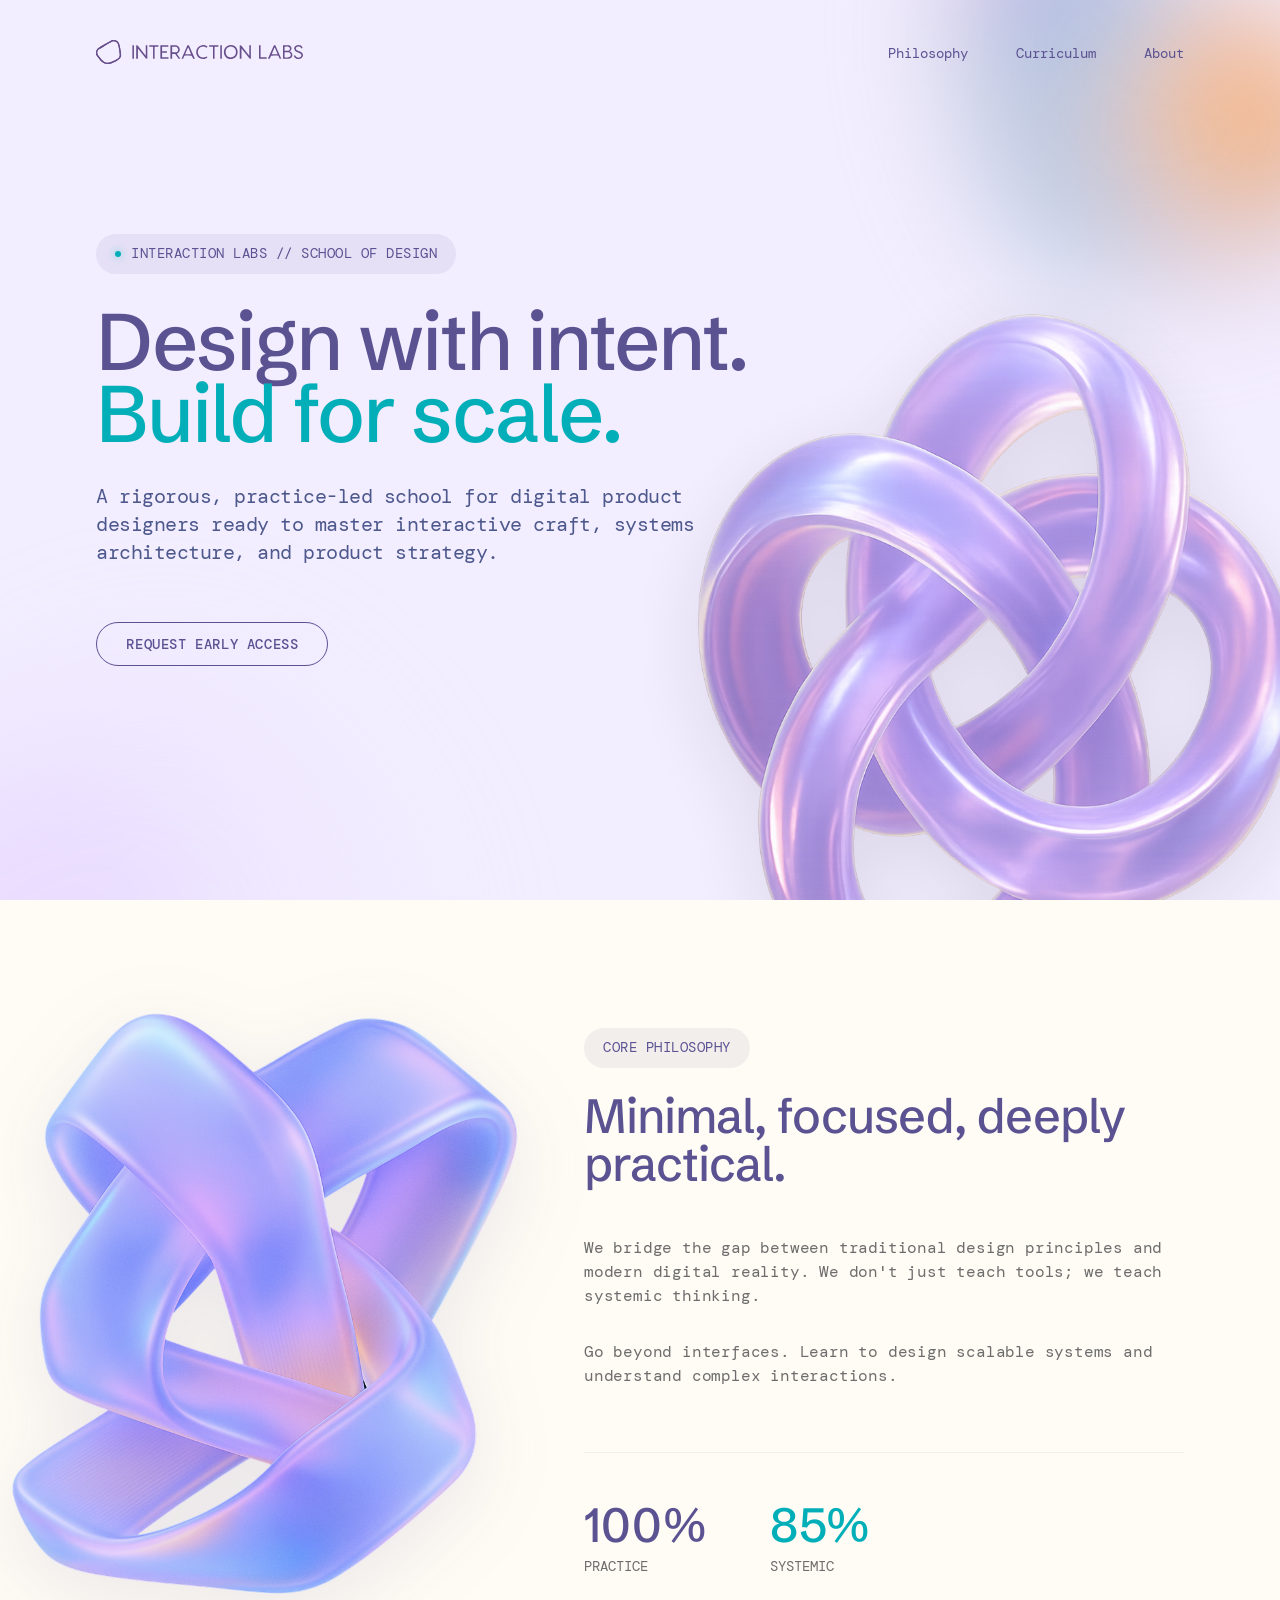
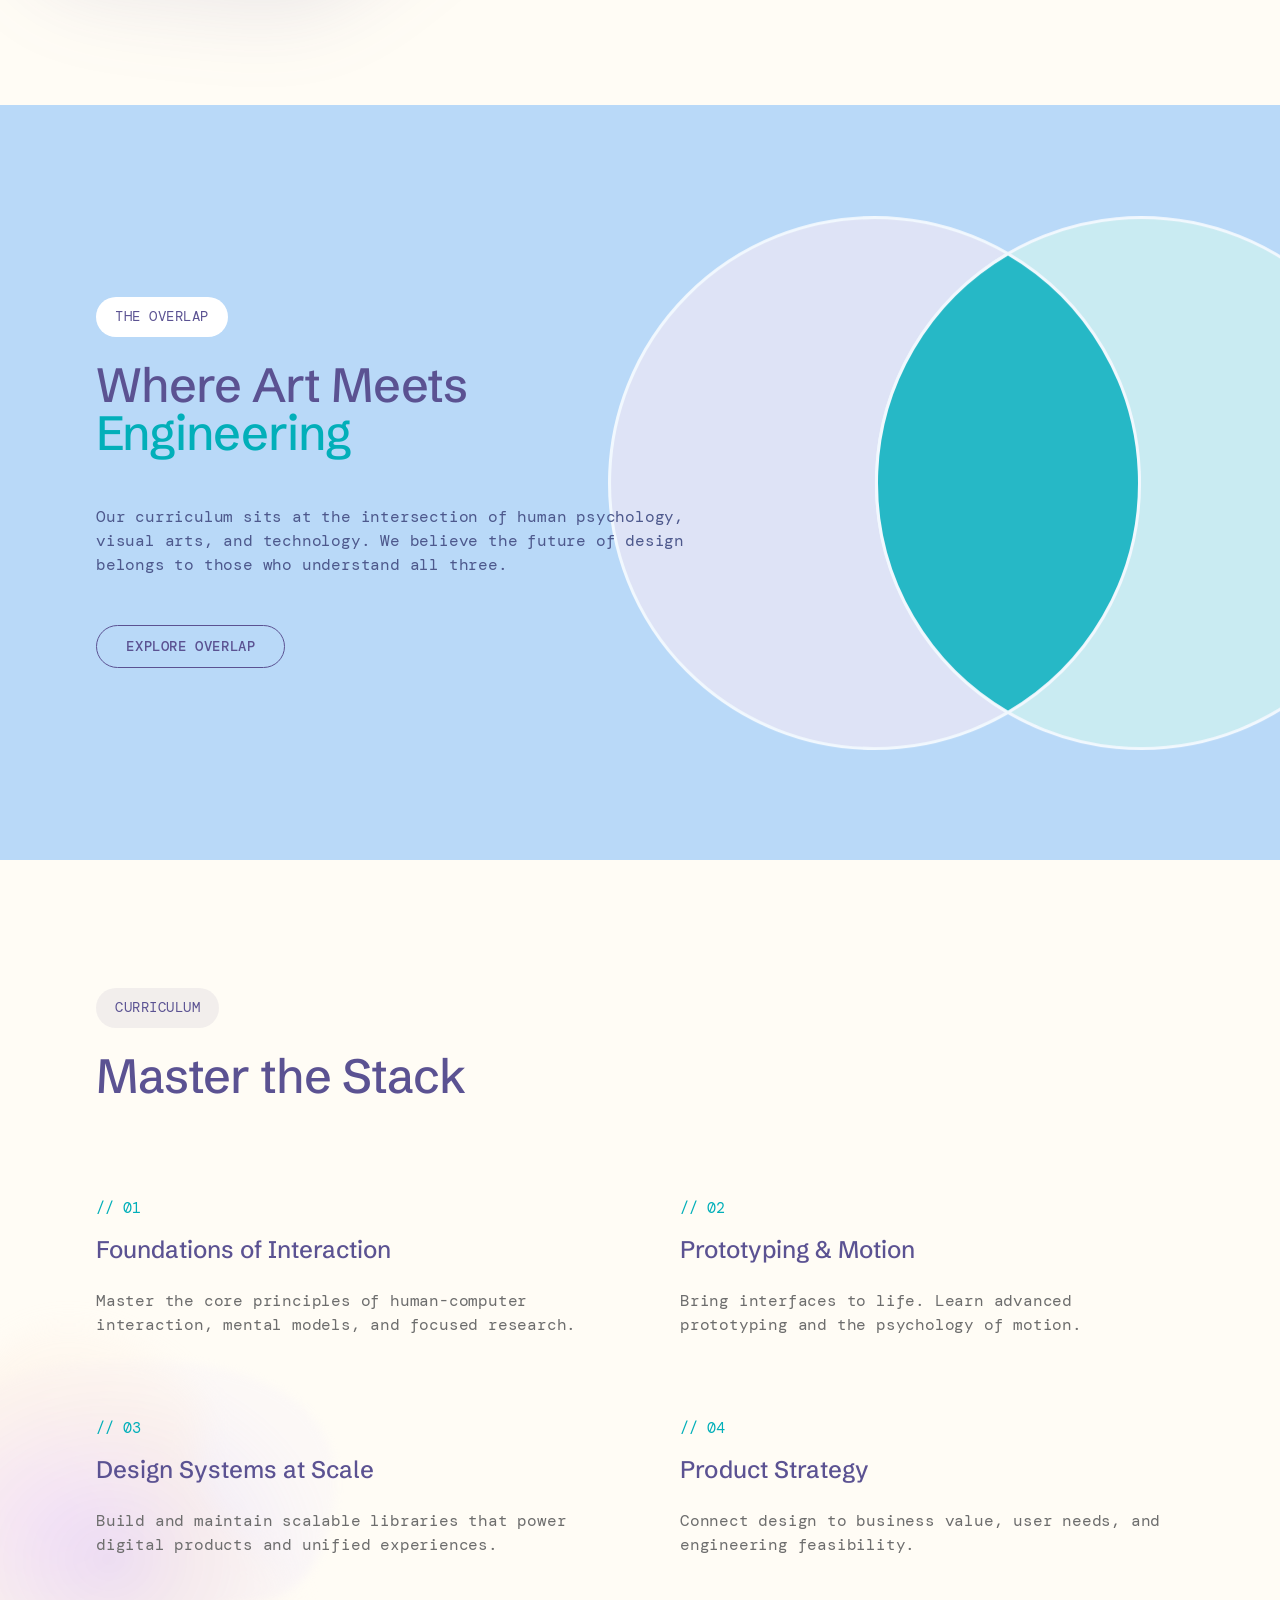
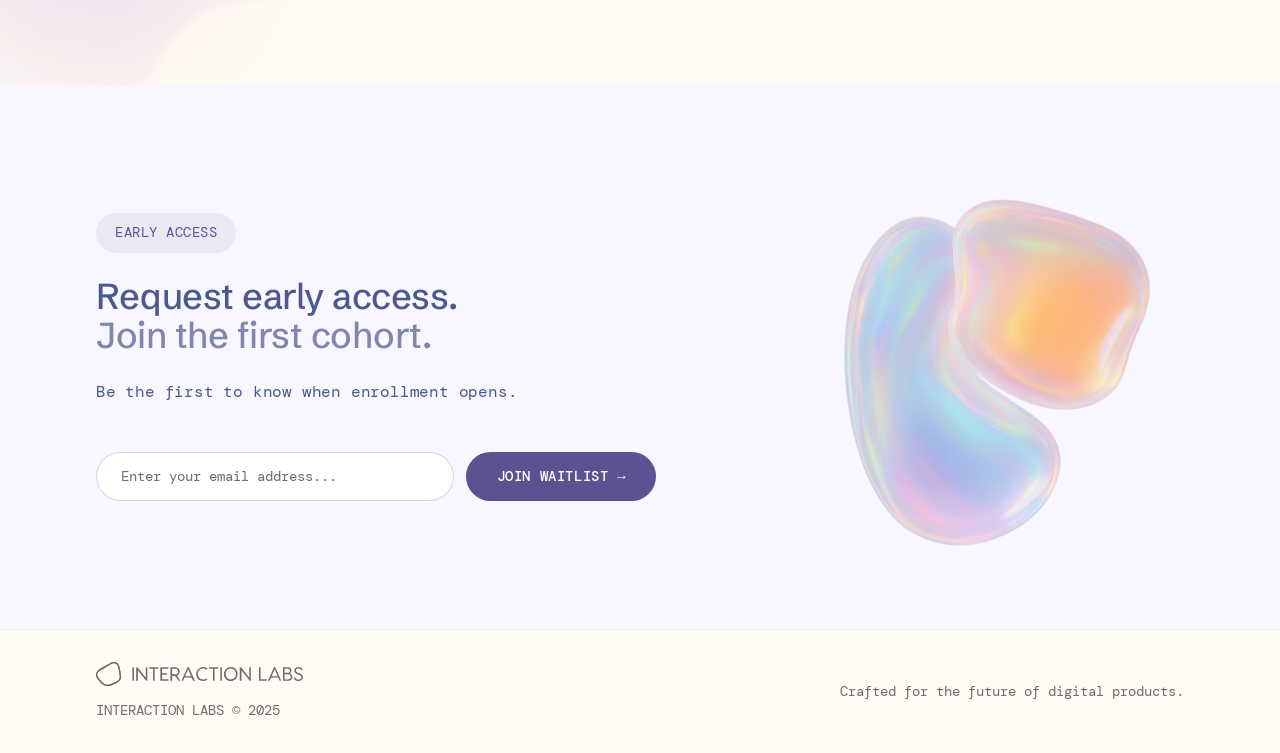
==== index.html @ 068d86be "Update index.html" ====
<!DOCTYPE html>
<html lang="en">
<head>
    <meta charset="UTF-8">
    <meta name="viewport" content="width=device-width, initial-scale=1.0">
    <title>Interaction Labs - Online Design School</title>
    <link rel="preconnect" href="https://fonts.googleapis.com">
    <link rel="preconnect" href="https://fonts.gstatic.com" crossorigin>
    <link href="https://fonts.googleapis.com/css2?family=DM+Mono:ital,wght@0,400;0,500;1,400&family=Schibsted+Grotesk:ital,wght@0,400..900;1,400..900&display=swap" rel="stylesheet">
    <link rel="stylesheet" href="variables.css">
    <style>
        * {
            margin: 0;
            padding: 0;
            box-sizing: border-box;
        }

        html {
            overflow-x: hidden;
            width: 100%;
            -webkit-text-size-adjust: 100%;
        }

        body {
            font-family: var(--font-family-body);
            color: var(--color-text-dark);
            background-color: var(--color-bg-secondary);
            line-height: 1.5;
            overflow-x: hidden;
            width: 100%;
            position: relative;
        }

        h1, h2, h3, h4 {
            font-family: var(--font-family-headings);
            font-weight: 500;
            color: var(--color-text-primary);
        }

        /* Utility Classes */
        .container {
            max-width: 1440px;
            width: 100%;
            margin: 0 auto;
            padding: 0 6rem;
        }


        .section {
            padding: 8rem 0;
            position: relative;
            overflow: hidden;
        }


        .bg-lavender { background-color: var(--color-bg-primary); }
        .bg-cream { background-color: var(--color-bg-secondary); }
        .bg-sky { background-color: var(--color-bg-tertiary); }

        .text-gradient {
            background: linear-gradient(135deg, var(--color-accent-teal), var(--color-text-primary));
            -webkit-background-clip: text;
            -webkit-text-fill-color: transparent;
            background-clip: text;
        }

        /* Typography */

        .display-huge {
            font-size: 80px;
            line-height: 0.9;
            letter-spacing: -2px;
        }

        .hero-line-1,
        .hero-line-2 {
            display: block;
        }

        .header-big {
            font-size: 48px;
            line-height: 1;
            letter-spacing: -1px;
        }

        .header-sub {
            font-size: 24px;
            line-height: 1.2;
            letter-spacing: 0;
        }

        .body-large {
            font-size: 20px;
            letter-spacing: -0.5px;
            line-height: 1.4;
            color: var(--color-text-secondary);
        }

        .body-standard {
            font-size: 16px;
            letter-spacing: -0.2px;
            line-height: 1.5;
            color: var(--color-gray-dark);
        }






        /* Components */
        .pill {
            display: inline-flex;
            align-items: center;
            justify-content: center;
            text-align: center;
            padding: 0.85rem 1.8rem;
            border-radius: 500px;
            font-family: var(--font-family-body);
            font-size: 0.9rem;
            font-weight: 500;
            line-height: 1;
            white-space: nowrap;
            text-transform: uppercase;
            letter-spacing: 0.6px;
            text-indent: 0.6px;
            border: 1px solid transparent;
            cursor: pointer;
            transition: all 0.4s cubic-bezier(0.165, 0.84, 0.44, 1);
            text-decoration: none;
        }


        .pill-primary {
            background-color: var(--color-text-primary);
            color: var(--color-text-light);
        }

        .pill-primary:hover {
            transform: translateY(-2px);
            box-shadow: 0 10px 30px rgba(91, 82, 146, 0.2);
        }

        .pill-outline {
            border-color: var(--color-text-primary);
            color: var(--color-text-primary);
            background-color: transparent;
        }

        .pill-outline:hover {
            background-color: var(--color-text-primary);
            color: var(--color-text-light);
            transform: translateY(-2px);
            box-shadow: 0 8px 24px rgba(91, 82, 146, 0.18);
        }

        .pill:active {
            transform: translateY(0) scale(0.98);
        }

        .badge {
            display: inline-flex;
            align-items: center;
            padding: 0.6rem 1.2rem;
            border-radius: 500px;
            font-family: var(--font-family-body);
            font-size: 0.85rem;
            background-color: rgba(91, 82, 146, 0.08);
            color: var(--color-text-primary);
            text-transform: uppercase;
            letter-spacing: 0.5px;
            transition: background-color 0.3s ease;
        }

        .badge-dot {
            display: inline-block;
            width: 6px;
            height: 6px;
            border-radius: 50%;
            background-color: var(--color-accent-teal);
            margin-right: 10px;
            box-shadow: 0 0 8px rgba(0, 194, 184, 0.6);
            animation: pulse-dot 2.5s ease-in-out infinite;
        }

        @keyframes pulse-dot {
            0%, 100% {
                opacity: 1;
                transform: scale(1);
            }
            50% {
                opacity: 0.35;
                transform: scale(0.75);
            }
        }

        /* Header Navigation */
        header {
            padding: 2.5rem 0;
            position: absolute;
            top: 0;
            left: 0;
            width: 100%;
            z-index: 100;
        }

        .nav-wrapper {
            display: flex;
            justify-content: space-between;
            align-items: center;
        }

        .nav-links {
            display: flex;
            gap: 3rem;
            align-items: center;
        }

        .mobile-menu-toggle {
            display: none;
        }

        .mobile-nav-cta {
            display: none;
        }

        .nav-links a {
            color: var(--color-text-primary);
            text-decoration: none;
            font-family: var(--font-family-body);
            font-size: 0.9rem;
            position: relative;
            padding-bottom: 4px;
            transition: color 0.3s ease;
        }

        .nav-links a::after {
            content: '';
            position: absolute;
            left: 0;
            bottom: 0;
            width: 100%;
            height: 1.5px;
            background-color: var(--color-accent-teal);
            transform: scaleX(0);
            transform-origin: right;
            transition: transform 0.35s cubic-bezier(0.16, 1, 0.3, 1);
        }

        .nav-links a:hover::after {
            transform: scaleX(1);
            transform-origin: left;
        }

        /* Shape Integration */
        .shape-bg {
            position: absolute;
            z-index: 0;
            pointer-events: none;
        }

        .hero-shape {
            top: -140px;
            right: -110px;
            width: 460px;
            opacity: 0.7;
            animation: float 20s infinite linear;
            filter: blur(60px); /* Smooth out pixelation */
        }

        .hero-shape-2 {
            bottom: -30%;
            left: -20%;
            width: 700px;
            opacity: 0.4;
            filter: blur(80px); /* Stronger blur for background */
        }


        .venn-shape {
            position: absolute;
            right: -10%;
            top: 50%;
            transform: translateY(-50%);
            width: 800px;
            opacity: 0.8;
            animation: float-venn 13s ease-in-out infinite;
            will-change: transform;
        }

        .knot-shape-wrapper {
            position: absolute;
            top: 0;
            left: 0;
            width: 100%;
            height: 100%;
            pointer-events: none;
            z-index: 0;
            will-change: transform;
        }

        .knot-shape {
            position: absolute;
            left: -4%;
            top: 50%;
            transform: translateY(-50%);
            width: 680px;
            max-width: 50vw;
            opacity: 1;
            z-index: 0;
            filter: drop-shadow(0 20px 40px rgba(91, 82, 146, 0.12));
            pointer-events: none;
            animation: float-knot 10.5s ease-in-out infinite;
            will-change: transform;
        }

        .hero-ribbon-wrapper {
            position: absolute;
            top: 0;
            right: 0;
            width: 100%;
            height: 100%;
            pointer-events: none;
            z-index: 0;
            will-change: transform;
        }

        .hero-ribbon {
            right: -5%;
            top: 15%;
            width: 700px;
            opacity: 0.9;
            z-index: 0;
            filter: drop-shadow(0 20px 40px rgba(0,0,0,0.1));
            animation: float-hero 8.5s ease-in-out infinite;
            will-change: transform;
        }

        .curriculum-shape {
            left: -10%;
            bottom: -10%;
            width: 500px;
            opacity: 0.3;
            z-index: 0;
        }

        /* Smooth scroll for in-page links */
        html {
            scroll-behavior: smooth;
        }

        .visually-hidden {
            position: absolute;
            width: 1px;
            height: 1px;
            padding: 0;
            margin: -1px;
            overflow: hidden;
            clip: rect(0, 0, 0, 0);
            white-space: nowrap;
            border: 0;
        }

        /* Early Access / Waitlist */
        .early-access-shape {
            right: 8%;
            top: 50%;
            width: 360px;
            opacity: 0.65;
            transform: translateY(-50%) rotate(-19deg) scaleY(-1);
            animation: float-early 8.5s ease-in-out infinite;
            will-change: transform;
        }

        .waitlist-form {
            display: flex;
            gap: 0.75rem;
            max-width: 560px;
        }

        .waitlist-form .pill-primary {
            display: inline-flex;
            align-items: center;
            gap: 0.5rem;
        }

        .waitlist-form .pill-primary .btn-arrow {
            display: inline-block;
            transition: transform 0.3s cubic-bezier(0.16, 1, 0.3, 1);
        }

        .waitlist-form .pill-primary:hover .btn-arrow {
            transform: translateX(4px);
        }

        .waitlist-input {
            flex: 1;
            min-width: 0;
            padding: 0.8rem 1.5rem;
            border-radius: 500px;
            border: 1px solid rgba(91, 82, 146, 0.25);
            background-color: var(--color-text-light);
            font-family: var(--font-family-body);
            font-size: 0.9rem;
            line-height: 1.5;
            color: var(--color-text-dark);
            transition: border-color 0.3s ease, box-shadow 0.3s ease;
        }

        .waitlist-input::placeholder {
            color: var(--color-gray-dark);
        }

        .waitlist-input:focus {
            outline: none;
            border-color: var(--color-text-primary);
            box-shadow: 0 0 0 4px rgba(91, 82, 146, 0.12);
        }

        /* Curriculum Card Hover Micro-interaction */
        .curriculum-card {
            transition: transform 0.35s cubic-bezier(0.16, 1, 0.3, 1);
        }

        .curriculum-card:hover {
            transform: translateY(-4px);
        }

        .curriculum-card .module-num {
            display: inline-block;
            transition: transform 0.3s cubic-bezier(0.16, 1, 0.3, 1), color 0.3s ease;
        }

        .curriculum-card:hover .module-num {
            transform: translateX(4px);
            color: var(--color-text-primary) !important;
        }

        /* Subtle Scroll Reveals */
        .reveal {
            opacity: 0;
            transform: translateY(22px);
            transition: opacity 0.85s cubic-bezier(0.16, 1, 0.3, 1), transform 0.85s cubic-bezier(0.16, 1, 0.3, 1);
            will-change: opacity, transform;
        }

        .reveal.is-revealed {
            opacity: 1;
            transform: translateY(0);
        }

        .delay-1 { transition-delay: 0.08s; }
        .delay-2 { transition-delay: 0.16s; }
        .delay-3 { transition-delay: 0.24s; }
        .delay-4 { transition-delay: 0.32s; }

        .curriculum-header-block {
            margin-bottom: 6rem;
        }

        /* Curriculum Grid base */
        .curriculum-grid {
            display: grid;
            grid-template-columns: repeat(2, 1fr);
            gap: 5rem;
        }

        /* Responsive Breakpoints */
        @media (max-width: 1100px) {
            .early-access-shape {
                display: none;
            }
            .knot-shape {
                opacity: 0.18;
                left: -20%;
                width: 520px;
            }
        }

        @media (max-width: 900px) {
            .container {
                padding: 0 2.5rem;
            }
            .section {
                padding: 6rem 0;
            }
            .display-huge {
                font-size: 58px;
                line-height: 0.95;
            }
            .header-big {
                font-size: 40px;
            }
            .curriculum-grid {
                gap: 3.5rem;
            }
            .hero-ribbon {
                width: 520px;
                right: -15%;
            }
        }

        @media (max-width: 768px) {
            .container {
                padding: 0 1.85rem !important;
            }

            header {
                padding: 1.5rem 0;
            }

            .logo img {
                height: 20px !important;
            }

            .mobile-menu-toggle {
                display: flex;
                flex-direction: column;
                justify-content: center;
                align-items: center;
                gap: 5px;
                width: 38px;
                height: 38px;
                background: transparent;
                border: none;
                cursor: pointer;
                z-index: 120;
                padding: 0;
            }

            .mobile-menu-toggle span {
                display: block;
                width: 22px;
                height: 2px;
                background-color: var(--color-text-primary);
                border-radius: 2px;
                transition: transform 0.3s cubic-bezier(0.16, 1, 0.3, 1), opacity 0.3s ease;
            }

            .mobile-menu-toggle.is-active span:nth-child(1) {
                transform: translateY(3.5px) rotate(45deg);
            }

            .mobile-menu-toggle.is-active span:nth-child(2) {
                transform: translateY(-3.5px) rotate(-45deg);
            }

            .nav-links {
                position: fixed;
                top: 0;
                left: 0;
                width: 100%;
                height: 100vh;
                height: 100dvh;
                background-color: rgba(246, 243, 237, 0.98);
                backdrop-filter: blur(20px);
                -webkit-backdrop-filter: blur(20px);
                flex-direction: column;
                justify-content: center;
                align-items: center;
                gap: 2rem;
                opacity: 0;
                pointer-events: none;
                transform: translateY(-12px);
                transition: opacity 0.35s cubic-bezier(0.16, 1, 0.3, 1), transform 0.35s cubic-bezier(0.16, 1, 0.3, 1);
                z-index: 110;
            }

            .nav-links.is-open {
                opacity: 1;
                pointer-events: auto;
                transform: translateY(0);
            }

            .nav-links a {
                font-size: 1.25rem;
                font-weight: 500;
            }

            .mobile-nav-cta {
                display: inline-block !important;
                margin-top: 0.5rem;
                font-size: 0.9rem !important;
            }

            .section {
                padding: 4.5rem 0;
            }

            /* Increased Headline Hierarchy on Mobile */
            .display-huge {
                font-size: clamp(46px, 12.5vw, 58px) !important;
                line-height: 1.0 !important;
                letter-spacing: -1.6px !important;
                max-width: 100% !important;
                text-align: left !important;
            }

            .hero-line-1,
            .hero-line-2 {
                display: block !important;
                max-width: 100% !important;
                text-align: left !important;
            }

            .header-big {
                font-size: clamp(28px, 7vw, 36px);
                line-height: 1.15;
                letter-spacing: -0.5px;
            }

            .header-sub {
                font-size: 20px;
            }

            .body-large {
                font-size: 15px;
                line-height: 1.55;
            }

            .body-standard {
                font-size: 14.5px;
                line-height: 1.55;
            }

            /* Pill badge matches desktop subtle lavender-purple background */
            .badge {
                font-size: 0.68rem !important;
                padding: 0.45rem 0.9rem !important;
                letter-spacing: 0.4px !important;
                white-space: nowrap !important;
                background-color: rgba(91, 82, 146, 0.08) !important;
                color: var(--color-text-primary) !important;
                border: none !important;
                box-shadow: none !important;
            }

            .pill {
                padding: 0.85rem 1.6rem !important;
                font-size: 0.82rem !important;
                line-height: 1 !important;
                display: inline-flex !important;
                align-items: center !important;
                justify-content: center !important;
                text-align: center !important;
                letter-spacing: 0.6px !important;
                text-indent: 0.6px !important;
            }

            /* Outlined Hero Button on Mobile & Desktop */
            .hero-cta-btn,
            .pill-outline {
                background-color: transparent !important;
                border: 1px solid var(--color-text-primary) !important;
                color: var(--color-text-primary) !important;
            }

            .hero-cta-btn:hover,
            .pill-outline:hover {
                background-color: var(--color-text-primary) !important;
                color: var(--color-text-light) !important;
            }

            /* Mobile Hero System - Left Aligned */
            .hero-section {
                min-height: 100svh !important;
                display: flex !important;
                flex-direction: column !important;
                justify-content: flex-start !important;
                padding-top: 6.5rem !important;
                padding-bottom: 3.5rem !important;
                position: relative !important;
                overflow: hidden !important;
            }

            .hero-container {
                width: 100% !important;
                padding: 0 1.85rem !important;
                position: relative !important;
                z-index: 2 !important;
            }

            .hero-content {
                display: flex !important;
                flex-direction: column !important;
                align-items: flex-start !important;
                text-align: left !important;
                margin: 0 !important;
                width: 100% !important;
                max-width: 100% !important;
            }

            .hero-badge {
                margin: 0 0 1.5rem 0 !important;
                display: inline-flex !important;
                align-items: center !important;
                gap: 6px !important;
                background-color: rgba(91, 82, 146, 0.08) !important;
                color: var(--color-text-primary) !important;
                border: none !important;
                box-shadow: none !important;
                align-self: flex-start !important;
            }

            .hero-title {
                margin-bottom: 1.5rem !important;
                text-align: left !important;
            }

            .hero-desc {
                font-size: 15px !important;
                line-height: 1.55 !important;
                max-width: 320px !important;
                margin: 0 0 2.25rem 0 !important;
                color: var(--color-text-secondary) !important;
                text-align: left !important;
            }

            .hero-cta-wrap {
                justify-content: flex-start !important;
                width: 100% !important;
            }

            /* 3D Ribbon Knot: under content, enlarged to right, showing partly */
            .hero-ribbon-wrapper {
                position: absolute !important;
                bottom: -26.5% !important;
                right: -20% !important;
                top: auto !important;
                left: auto !important;
                width: auto !important;
                height: auto !important;
                pointer-events: none !important;
                z-index: 1 !important;
            }

            .hero-ribbon {
                position: relative !important;
                top: auto !important;
                right: auto !important;
                width: 440px !important;
                height: auto !important;
                opacity: 0.95 !important;
                filter: drop-shadow(0 20px 40px rgba(91, 82, 146, 0.2)) !important;
                animation: float-hero 7.5s ease-in-out infinite !important;
            }

            /* Philosophy adjustments */
            .philosophy-container {
                justify-content: flex-start !important;
            }

            .knot-shape {
                opacity: 0.14 !important;
                left: -35% !important;
                top: 25% !important;
                width: 440px !important;
            }

            .stats-row {
                gap: 2.5rem !important;
                padding-top: 2rem !important;
            }

            .stats-row .stat-counter {
                font-size: 38px !important;
            }

            /* About Section */
            #about {
                padding: 4.5rem 0 !important;
            }

            .venn-shape {
                right: -40%;
                width: 440px;
                opacity: 0.3;
            }

            /* Curriculum Section - Tightened spacing */
            #curriculum {
                padding: 4.5rem 0 !important;
            }

            .curriculum-header-block {
                margin-bottom: 2rem !important;
            }

            .curriculum-grid {
                grid-template-columns: 1fr !important;
                gap: 2rem !important;
            }

            .curriculum-card {
                margin-bottom: 0.5rem;
            }

            .curriculum-card .header-sub {
                margin-bottom: 0.75rem !important;
            }

            /* Early Access Section */
            #early-access {
                padding: 5rem 0 !important;
            }

            #early-access h2 {
                font-size: 28px !important;
                line-height: 1.2 !important;
            }

            .waitlist-form {
                flex-direction: column;
                gap: 0.85rem;
            }

            .waitlist-input {
                width: 100%;
                padding: 0.85rem 1.25rem;
            }

            .waitlist-form button {
                width: 100%;
                justify-content: center;
                text-align: center;
            }

            /* Footer adjustments */
            .footer-container {
                flex-direction: column !important;
                align-items: flex-start !important;
                gap: 1.5rem !important;
            }
        }

        /* Snackbar (waitlist confirmation) */
        .snackbar {
            position: fixed;
            left: 50%;
            bottom: 2rem;
            width: max-content;
            max-width: calc(100vw - 2rem);
            transform: translate(-50%, 1rem);
            padding: 1rem 1.75rem;
            border-radius: 500px;
            background-color: var(--color-text-primary);
            color: var(--color-text-light);
            font-family: var(--font-family-body);
            font-size: 0.9rem;
            box-shadow: 0 10px 30px rgba(91, 82, 146, 0.25);
            opacity: 0;
            pointer-events: none;
            transition: opacity 0.3s ease, transform 0.3s ease;
            z-index: 200;
        }

        .snackbar.is-visible {
            opacity: 1;
            transform: translate(-50%, 0);
        }

        @keyframes float {
            0% { transform: rotate(0deg); }
            100% { transform: rotate(360deg); }
        }

        /* Gentle Floating 3D Keyframes */
        @keyframes float-hero {
            0%, 100% {
                transform: translateY(0) rotate(0deg);
            }
            50% {
                transform: translateY(-16px) rotate(1.2deg);
            }
        }

        @keyframes float-knot {
            0%, 100% {
                transform: translateY(-50%) rotate(0deg);
            }
            50% {
                transform: translateY(calc(-50% - 14px)) rotate(-1.5deg);
            }
        }

        @keyframes float-venn {
            0%, 100% {
                transform: translateY(-50%) scale(1);
            }
            50% {
                transform: translateY(calc(-50% - 10px)) scale(1.018);
            }
        }

        @keyframes float-early {
            0%, 100% {
                transform: translateY(-50%) rotate(-19deg) scaleY(-1);
            }
            50% {
                transform: translateY(calc(-50% - 12px)) rotate(-16deg) scaleY(-1);
            }
        }

        @media (prefers-reduced-motion: reduce) {
            html {
                scroll-behavior: auto;
            }
            .hero-shape,
            .hero-ribbon,
            .knot-shape,
            .venn-shape,
            .early-access-shape,
            .badge-dot {
                animation: none !important;
            }
            .reveal {
                opacity: 1 !important;
                transform: none !important;
                animation: none !important;
                transition: none !important;
            }
            .curriculum-card,
            .curriculum-card:hover,
            .curriculum-card .module-num,
            .curriculum-card:hover .module-num,
            .pill,
            .pill:hover,
            .pill:active,
            .pill-outline,
            .pill-outline:hover,
            .waitlist-form .pill-primary:hover .btn-arrow {
                transform: none !important;
                transition: none !important;
            }
        }

    </style>
</head>
<body class="bg-cream">

    <header>
        <div class="container nav-wrapper">
            <a href="#" class="logo">
                <img src="assets/logo.svg" alt="Interaction Labs Logo" style="height: 24px; width: auto;">
            </a>

            <button class="mobile-menu-toggle" id="mobile-menu-toggle" aria-label="Toggle navigation menu" aria-expanded="false">
                <span></span>
                <span></span>
            </button>

            <nav class="nav-links" id="nav-links">
                <a href="#philosophy">Philosophy</a>
                <a href="#curriculum">Curriculum</a>
                <a href="#about">About</a>
                <a href="#early-access" class="mobile-nav-cta pill pill-outline">Request Early Access</a>
            </nav>
        </div>
    </header>

    <!-- Hero Section -->
    <section class="section bg-lavender hero-section" style="min-height: 100vh; display: flex; align-items: center; justify-content: center; overflow: hidden;">
        <!-- Large Background Shape -->
        <img src="assets/holographic-blobs.png" class="shape-bg hero-shape" alt="">
        <img src="assets/blur-blob-lavender.svg" class="shape-bg hero-shape-2" alt="">
        <div class="container hero-container" style="position: relative; z-index: 2;">
            <div style="max-width: 900px;" class="hero-content">
                <span class="badge hero-badge" style="margin-bottom: 2rem;"><span class="badge-dot"></span>INTERACTION LABS // SCHOOL OF DESIGN</span>

                <h1 class="display-huge hero-title" style="margin-bottom: 2rem;"><span class="hero-line-1" style="color: var(--color-text-primary);">Design with intent.</span><span class="hero-line-2" style="color: var(--color-accent-teal);">Build for scale.</span></h1>

                <p class="body-large hero-desc" style="margin-bottom: 3.5rem; max-width: 700px;">
                    A rigorous, practice-led school for digital product designers ready to master interactive craft, systems architecture, and product strategy.
                </p>

                <div class="hero-cta-wrap" style="display: flex; gap: 1.5rem;">
                    <a href="#early-access" class="pill pill-outline hero-cta-btn">Request Early Access</a>
                </div>
            </div>
        </div>

        <!-- 3D Ribbon Knot (under content, enlarged to right, partly visible) -->
        <div class="hero-ribbon-wrapper">
            <img src="assets/ribbon-knot.png" class="shape-bg hero-ribbon" alt="Interactive 3D Ribbon Knot">
        </div>
    </section>

    <!-- Philosophy Section -->
    <section class="section bg-cream" id="philosophy" style="overflow: hidden;">
        <!-- Glass Knot Shape as Accents -->
        <div class="knot-shape-wrapper">
            <img src="assets/ribbon-knot-purple.png?v=2" class="shape-bg knot-shape" alt="Interactive Ribbon Knot">
        </div>

        <div class="container reveal philosophy-container" style="display: flex; justify-content: flex-end; position: relative; z-index: 1;">
            <div style="max-width: 600px;">
                <span class="badge" style="margin-bottom: 1.5rem;">Core Philosophy</span>
                <h2 class="header-big" style="margin-bottom: 3rem;">Minimal, focused, deeply practical.</h2>
                <p class="body-standard" style="margin-bottom: 2rem;">
                    We bridge the gap between traditional design principles and modern digital reality. We don't just teach tools; we teach systemic thinking.
                </p>
                <p class="body-standard" style="margin-bottom: 4rem;">
                    Go beyond interfaces. Learn to design scalable systems and understand complex interactions.
                </p>
                
                <!-- Stats Row -->
                <div class="stats-row" style="display: flex; gap: 4rem; border-top: 1px solid rgba(0,0,0,0.05); padding-top: 3rem;">
                    <div>
                        <div class="stat-counter" data-target="100" data-suffix="%" style="font-family: var(--font-family-headings); font-size: 48px; font-weight: 500; line-height: 1; color: var(--color-text-primary);">100%</div>
                        <div style="font-family: var(--font-family-body); font-size: 0.85rem; text-transform: uppercase; margin-top: 0.5rem; color: var(--color-gray-dark);">Practice</div>
                    </div>
                    <div>
                        <div class="stat-counter" data-target="85" data-suffix="%" style="font-family: var(--font-family-headings); font-size: 48px; font-weight: 500; line-height: 1; color: var(--color-accent-teal);">85%</div>
                        <div style="font-family: var(--font-family-body); font-size: 0.85rem; text-transform: uppercase; margin-top: 0.5rem; color: var(--color-gray-dark);">Systemic</div>
                    </div>
                </div>
            </div>
        </div>
    </section>

    <!-- Overlap / Venn Section (About) -->
    <section class="section bg-sky" id="about" style="overflow: hidden; padding: 12rem 0;">
        <!-- Venn Diagram Shape -->
        <img src="assets/venn.svg" class="shape-bg venn-shape" alt="">

        <div class="container reveal" style="position: relative; z-index: 1;">
            <div style="max-width: 600px;">
                <span class="badge" style="margin-bottom: 1.5rem; background-color: white;">The Overlap</span>
                <h2 class="header-big" style="margin-bottom: 3rem;">Where Art Meets <br><span style="color: var(--color-accent-teal);">Engineering</span></h2>
                <p class="body-standard" style="margin-bottom: 3rem; color: var(--color-text-secondary);">
                    Our curriculum sits at the intersection of human psychology, visual arts, and technology. We believe the future of design belongs to those who understand all three.
                </p>
                <a href="#curriculum" class="pill pill-outline">Explore Overlap</a>
            </div>
        </div>
    </section>

    <!-- Curriculum Section -->
    <section class="section bg-cream" id="curriculum" style="overflow: hidden;">
        <!-- Background Shape -->
        <img src="assets/blur-blob-violet.svg" class="shape-bg curriculum-shape" alt="">

        <div class="container">

            <div class="reveal curriculum-header-block" style="max-width: 600px;">
                <span class="badge" style="margin-bottom: 1.5rem;">Curriculum</span>
                <h2 class="header-big">Master the Stack</h2>
            </div>

            <div class="curriculum-grid">
                
                <!-- Module 1 -->
                <div class="curriculum-card reveal delay-1">
                    <div class="module-num" style="font-family: var(--font-family-body); color: var(--color-accent-teal); font-size: 0.95rem; margin-bottom: 1rem;">// 01</div>
                    <h3 class="header-sub" style="margin-bottom: 1.5rem;">Foundations of Interaction</h3>
                    <p class="body-standard">Master the core principles of human-computer interaction, mental models, and focused research.</p>
                </div>

                <!-- Module 2 -->
                <div class="curriculum-card reveal delay-2">
                    <div class="module-num" style="font-family: var(--font-family-body); color: var(--color-accent-teal); font-size: 0.95rem; margin-bottom: 1rem;">// 02</div>
                    <h3 class="header-sub" style="margin-bottom: 1.5rem;">Prototyping & Motion</h3>
                    <p class="body-standard">Bring interfaces to life. Learn advanced prototyping and the psychology of motion.</p>
                </div>

                <!-- Module 3 -->
                <div class="curriculum-card reveal delay-3">
                    <div class="module-num" style="font-family: var(--font-family-body); color: var(--color-accent-teal); font-size: 0.95rem; margin-bottom: 1rem;">// 03</div>
                    <h3 class="header-sub" style="margin-bottom: 1.5rem;">Design Systems at Scale</h3>
                    <p class="body-standard">Build and maintain scalable libraries that power digital products and unified experiences.</p>
                </div>

                <!-- Module 4 -->
                <div class="curriculum-card reveal delay-4">
                    <div class="module-num" style="font-family: var(--font-family-body); color: var(--color-accent-teal); font-size: 0.95rem; margin-bottom: 1rem;">// 04</div>
                    <h3 class="header-sub" style="margin-bottom: 1.5rem;">Product Strategy</h3>
                    <p class="body-standard">Connect design to business value, user needs, and engineering feasibility.</p>
                </div>

            </div>
        </div>
    </section>

    <section class="section" id="early-access" style="overflow: hidden; background-color: #f8f6ff;">
        <!-- Glass Blob Accent -->
        <img src="assets/holographic-blobs.png" class="shape-bg early-access-shape" alt="">
        <div class="container reveal" style="position: relative; z-index: 1;">
            <div style="max-width: 640px;">
                <span class="badge" style="margin-bottom: 1.5rem;">Early Access</span>
                <h2 style="font-size: 36px; font-weight: 500; margin-bottom: 1.5rem; color: var(--color-text-secondary); line-height: 1.1; letter-spacing: -0.5px;">Request early access.<br><span style="color: rgba(77, 88, 140, 0.7);">Join the first cohort.</span></h2>
                <p class="body-standard" style="margin-bottom: 3rem; color: var(--color-text-secondary);">
                    Be the first to know when enrollment opens.
                </p>
                <form class="waitlist-form" id="waitlist-form" method="post">
                    <label for="waitlist-email" class="visually-hidden">Email address</label>
                    <input type="email" id="waitlist-email" name="email" class="waitlist-input" placeholder="Enter your email address..." autocomplete="email" maxlength="254" required>
                    <button type="submit" class="pill pill-primary">Join Waitlist <span class="btn-arrow">&rarr;</span></button>
                </form>
            </div>
        </div>
    </section>

    <!-- Footer -->
    <footer style="padding: 2rem 0; background-color: var(--color-bg-secondary); border-top: 1px solid rgba(0,0,0,0.05);">
        <div class="container footer-container" style="display: flex; justify-content: space-between; align-items: center;">
            <div>
                <img src="assets/logo-grey.svg" alt="Interaction Labs Logo" style="height: 24px; width: auto;">
                <p style="font-family: var(--font-family-body); font-size: 0.85rem; color: var(--color-gray-dark); margin-top: 0.5rem;">INTERACTION LABS &copy; 2025</p>
            </div>
            <div style="font-family: var(--font-family-body); font-size: 0.9rem; color: var(--color-gray-dark);">
                Crafted for the future of digital products.
            </div>
        </div>
    </footer>

    <!-- Snackbar (waitlist confirmation) -->
    <div class="snackbar" id="snackbar" role="status" aria-live="polite"></div>

    <script>
        // Counter roll-up animation for stats
        function runCounters(container) {
            if (window.matchMedia && window.matchMedia('(prefers-reduced-motion: reduce)').matches) return;
            var counters = container.querySelectorAll('.stat-counter:not([data-counted])');
            counters.forEach(function (el) {
                el.setAttribute('data-counted', 'true');
                var target = parseInt(el.getAttribute('data-target'), 10) || 0;
                var suffix = el.getAttribute('data-suffix') || '%';
                var duration = 1200;
                var start = performance.now();
                function step(now) {
                    var elapsed = now - start;
                    var progress = Math.min(elapsed / duration, 1);
                    // Smooth ease-out expo curve
                    var ease = progress === 1 ? 1 : 1 - Math.pow(2, -10 * progress);
                    var val = Math.round(ease * target);
                    el.textContent = val + suffix;
                    if (progress < 1) {
                        requestAnimationFrame(step);
                    }
                }
                requestAnimationFrame(step);
            });
        }

        // Smooth entrance reveal observer for sections and cards
        (function () {
            if ('IntersectionObserver' in window) {
                var revealObserver = new IntersectionObserver(function (entries) {
                    entries.forEach(function (entry) {
                        if (entry.isIntersecting) {
                            entry.target.classList.add('is-revealed');
                            runCounters(entry.target);
                            revealObserver.unobserve(entry.target);
                        }
                    });
                }, {
                    threshold: 0.1,
                    rootMargin: '0px 0px -30px 0px'
                });

                document.querySelectorAll('.reveal').forEach(function (el) {
                    revealObserver.observe(el);
                });
            } else {
                document.querySelectorAll('.reveal').forEach(function (el) {
                    el.classList.add('is-revealed');
                    runCounters(el);
                });
            }
        })();

        // Delightful gentle mouse parallax for 3D floating shapes
        (function () {
            if (window.matchMedia && window.matchMedia('(prefers-reduced-motion: reduce)').matches) return;
            if (window.matchMedia && window.matchMedia('(pointer: coarse)').matches) return;

            var heroRibbon = document.querySelector('.hero-ribbon-wrapper');
            var knotShape = document.querySelector('.knot-shape-wrapper');
            if (!heroRibbon && !knotShape) return;

            var targetX = 0, targetY = 0;
            var currentX = 0, currentY = 0;
            var ticking = false;

            window.addEventListener('mousemove', function (e) {
                var cx = window.innerWidth / 2;
                var cy = window.innerHeight / 2;
                targetX = (e.clientX - cx) / cx; // -1 to 1
                targetY = (e.clientY - cy) / cy; // -1 to 1

                if (!ticking) {
                    ticking = true;
                    requestAnimationFrame(updateParallax);
                }
            }, { passive: true });

            function updateParallax() {
                currentX += (targetX - currentX) * 0.05;
                currentY += (targetY - currentY) * 0.05;

                if (heroRibbon) {
                    heroRibbon.style.transform = 'translate3d(' + (-currentX * 18).toFixed(2) + 'px, ' + (-currentY * 18).toFixed(2) + 'px, 0)';
                }
                if (knotShape) {
                    knotShape.style.transform = 'translate3d(' + (currentX * 14).toFixed(2) + 'px, ' + (currentY * 14).toFixed(2) + 'px, 0)';
                }

                if (Math.abs(targetX - currentX) > 0.001 || Math.abs(targetY - currentY) > 0.001) {
                    requestAnimationFrame(updateParallax);
                } else {
                    ticking = false;
                }
            }
        })();

        // Waitlist form: confirm locally with a snackbar instead of navigating away.
        // TODO(security): No backend yet, so the email is not sent or stored anywhere.
        // When connecting a waitlist service: POST over HTTPS, validate and rate-limit
        // server-side, add CSRF protection if cookies are used, and serve this page with
        // a strict CSP (hash or nonce for this inline script) and anti-clickjacking headers.
        (function () {
            var form = document.getElementById('waitlist-form');
            var snackbar = document.getElementById('snackbar');
            var hideTimer;

            // Native validation (type="email" + required) blocks invalid submissions before this runs.
            form.addEventListener('submit', function (event) {
                event.preventDefault();
                form.reset();

                snackbar.textContent = 'Thank you! You\u2019re on the waitlist. We\u2019ll be in touch soon.';
                snackbar.classList.add('is-visible');

                clearTimeout(hideTimer);
                hideTimer = setTimeout(function () {
                    snackbar.classList.remove('is-visible');
                }, 4000);
            });
        })();

        // Mobile Menu Toggle
        (function () {
            var toggle = document.getElementById('mobile-menu-toggle');
            var nav = document.getElementById('nav-links');
            if (!toggle || !nav) return;

            toggle.addEventListener('click', function () {
                var isOpen = nav.classList.toggle('is-open');
                toggle.classList.toggle('is-active', isOpen);
                toggle.setAttribute('aria-expanded', isOpen ? 'true' : 'false');
                document.body.style.overflow = isOpen ? 'hidden' : '';
            });

            // Close when clicking any nav link
            nav.querySelectorAll('a').forEach(function (link) {
                link.addEventListener('click', function () {
                    nav.classList.remove('is-open');
                    toggle.classList.remove('is-active');
                    toggle.setAttribute('aria-expanded', 'false');
                    document.body.style.overflow = '';
                });
            });
        })();
    </script>

</body>
</html>
---- variables.css ----
:root {
  /* Backgrounds */
  --color-bg-primary: #f2edff; /* Lavender */
  --color-bg-secondary: #fffcf5; /* Cream */
  --color-bg-tertiary: #b9d9f8; /* Sky Blue */

  /* Text & Core */
  --color-text-primary: #5b5292; /* Dark Purple */
  --color-text-secondary: #4d588c; /* Deep Indigo */
  --color-text-dark: #2b2b2b; /* Black */
  --color-text-light: #ffffff; /* White */

  /* Accents & Indicators */
  --color-accent-amber: #ffc157;
  --color-accent-teal: #02afb9;
  --color-accent-sky: #b9d9f8;

  /* Grays / Neutrals */
  --color-gray-dark: #6d6d6d;
  --color-gray-medium: #aeaeae;
  --color-gray-light: #d6d6d6;

  /* Typography */
  --font-family-headings: 'Schibsted Grotesk', sans-serif;
  --font-family-body: 'DM Mono', monospace;
  --font-family-aux: 'Avenir', sans-serif;

}
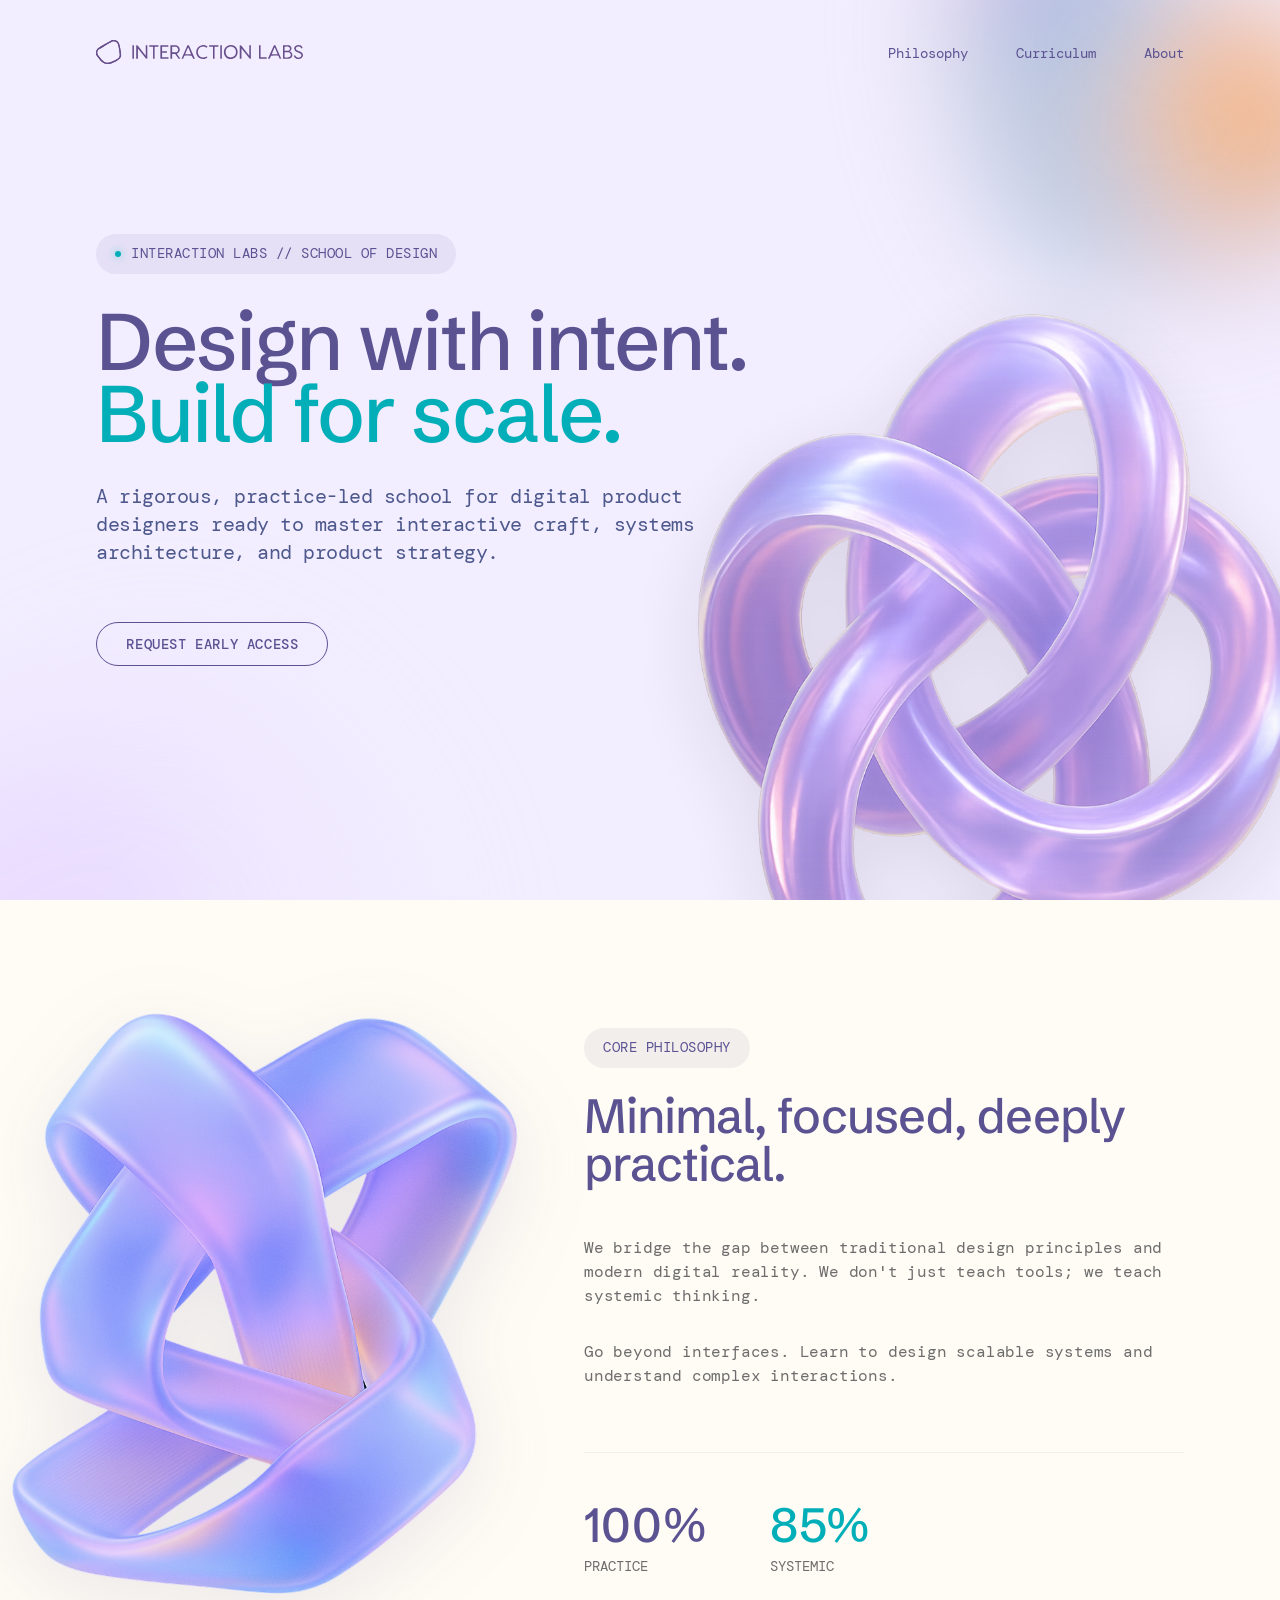
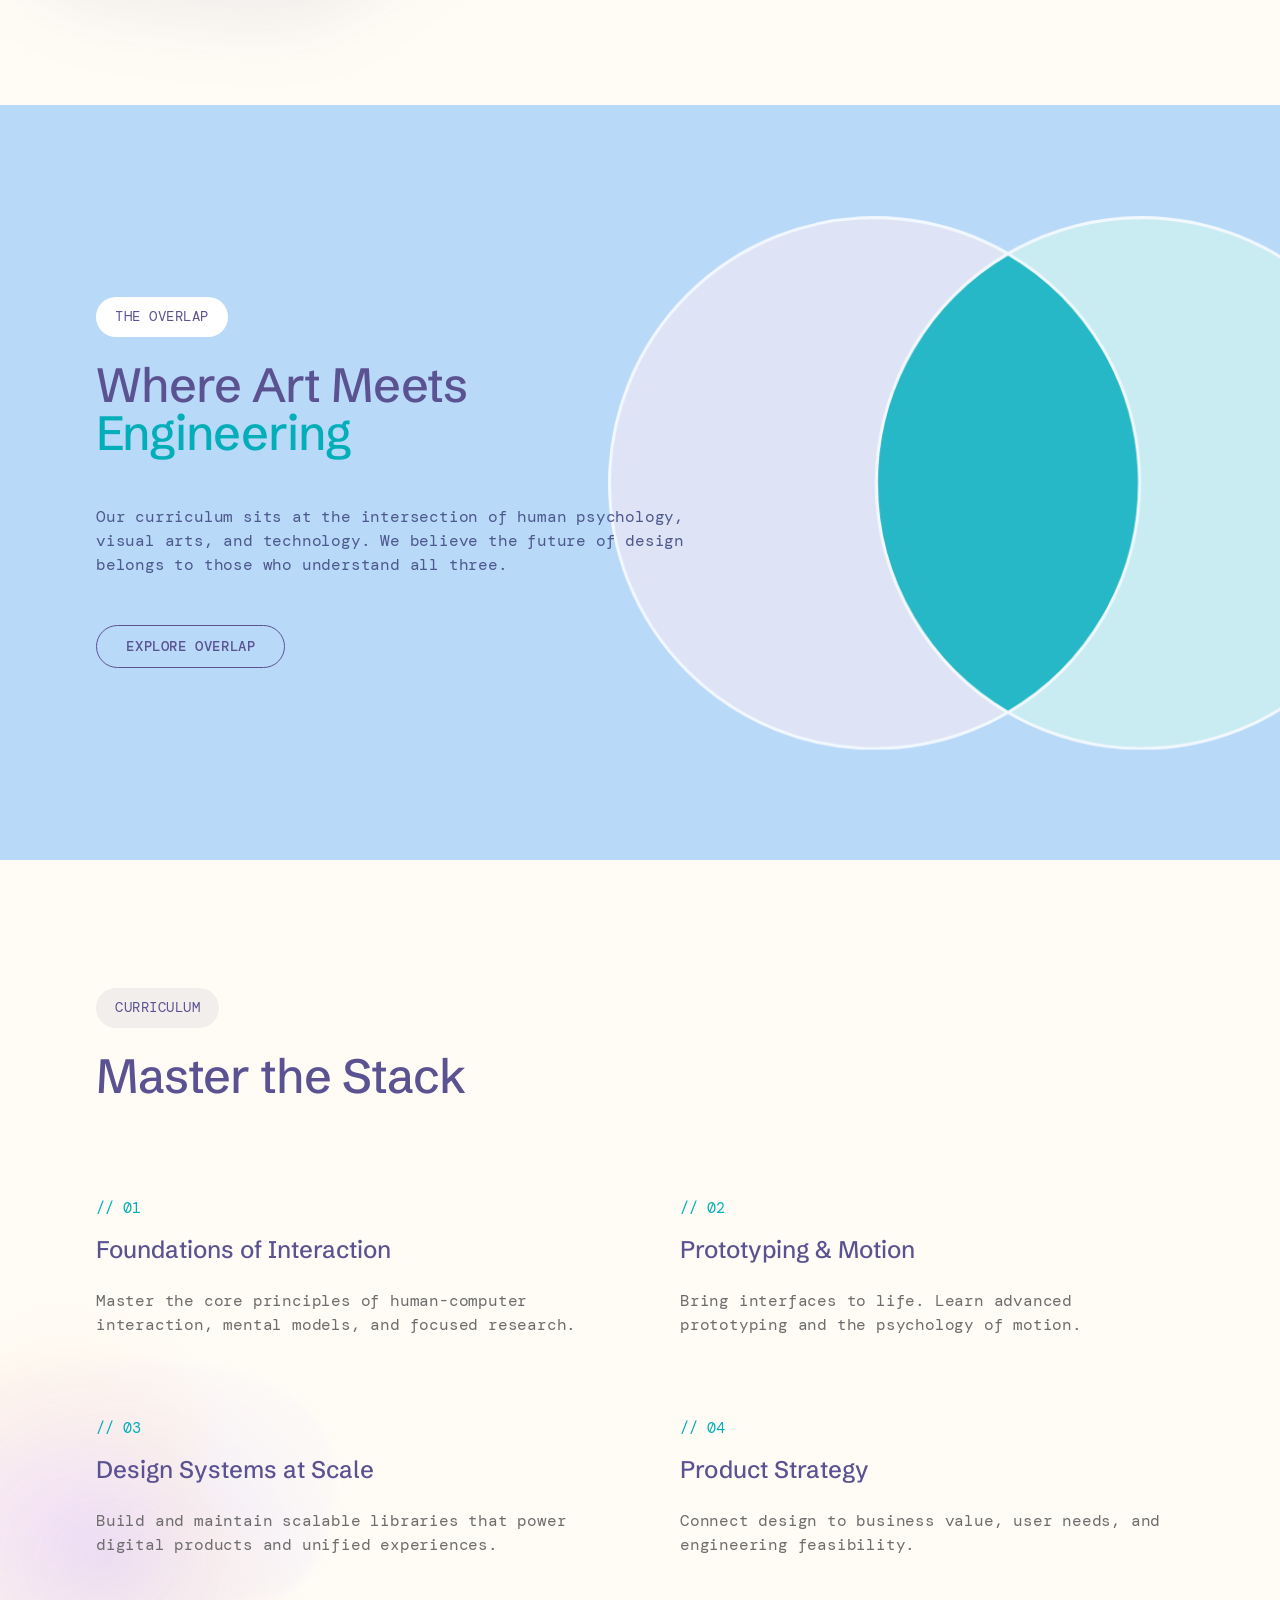
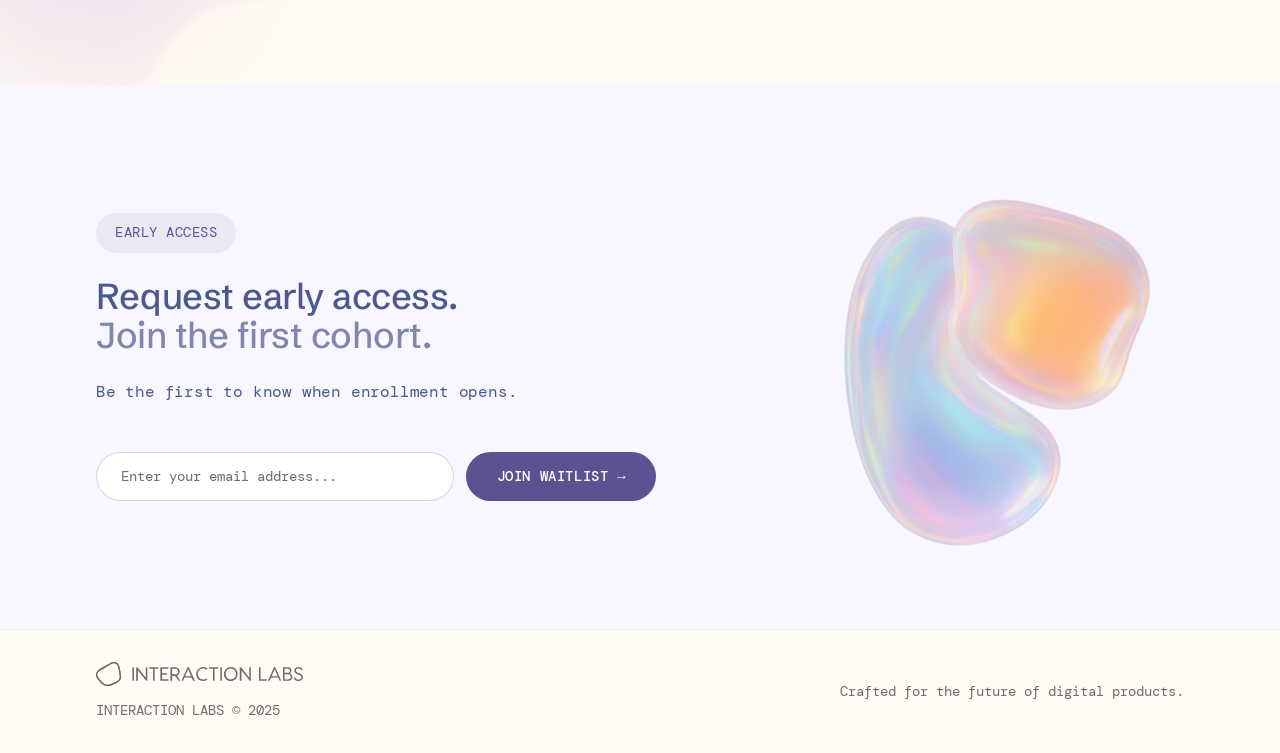
==== commit f889c41a: "Update index.html" ====
--- a/index.html
+++ b/index.html
@@ -691,15 +691,7 @@
             }
 
             .hero-badge {
-                margin: 0 0 1.5rem 0 !important;
-                display: inline-flex !important;
-                align-items: center !important;
-                gap: 6px !important;
-                background-color: rgba(91, 82, 146, 0.08) !important;
-                color: var(--color-text-primary) !important;
-                border: none !important;
-                box-shadow: none !important;
-                align-self: flex-start !important;
+                display: none !important;
             }
 
             .hero-title {
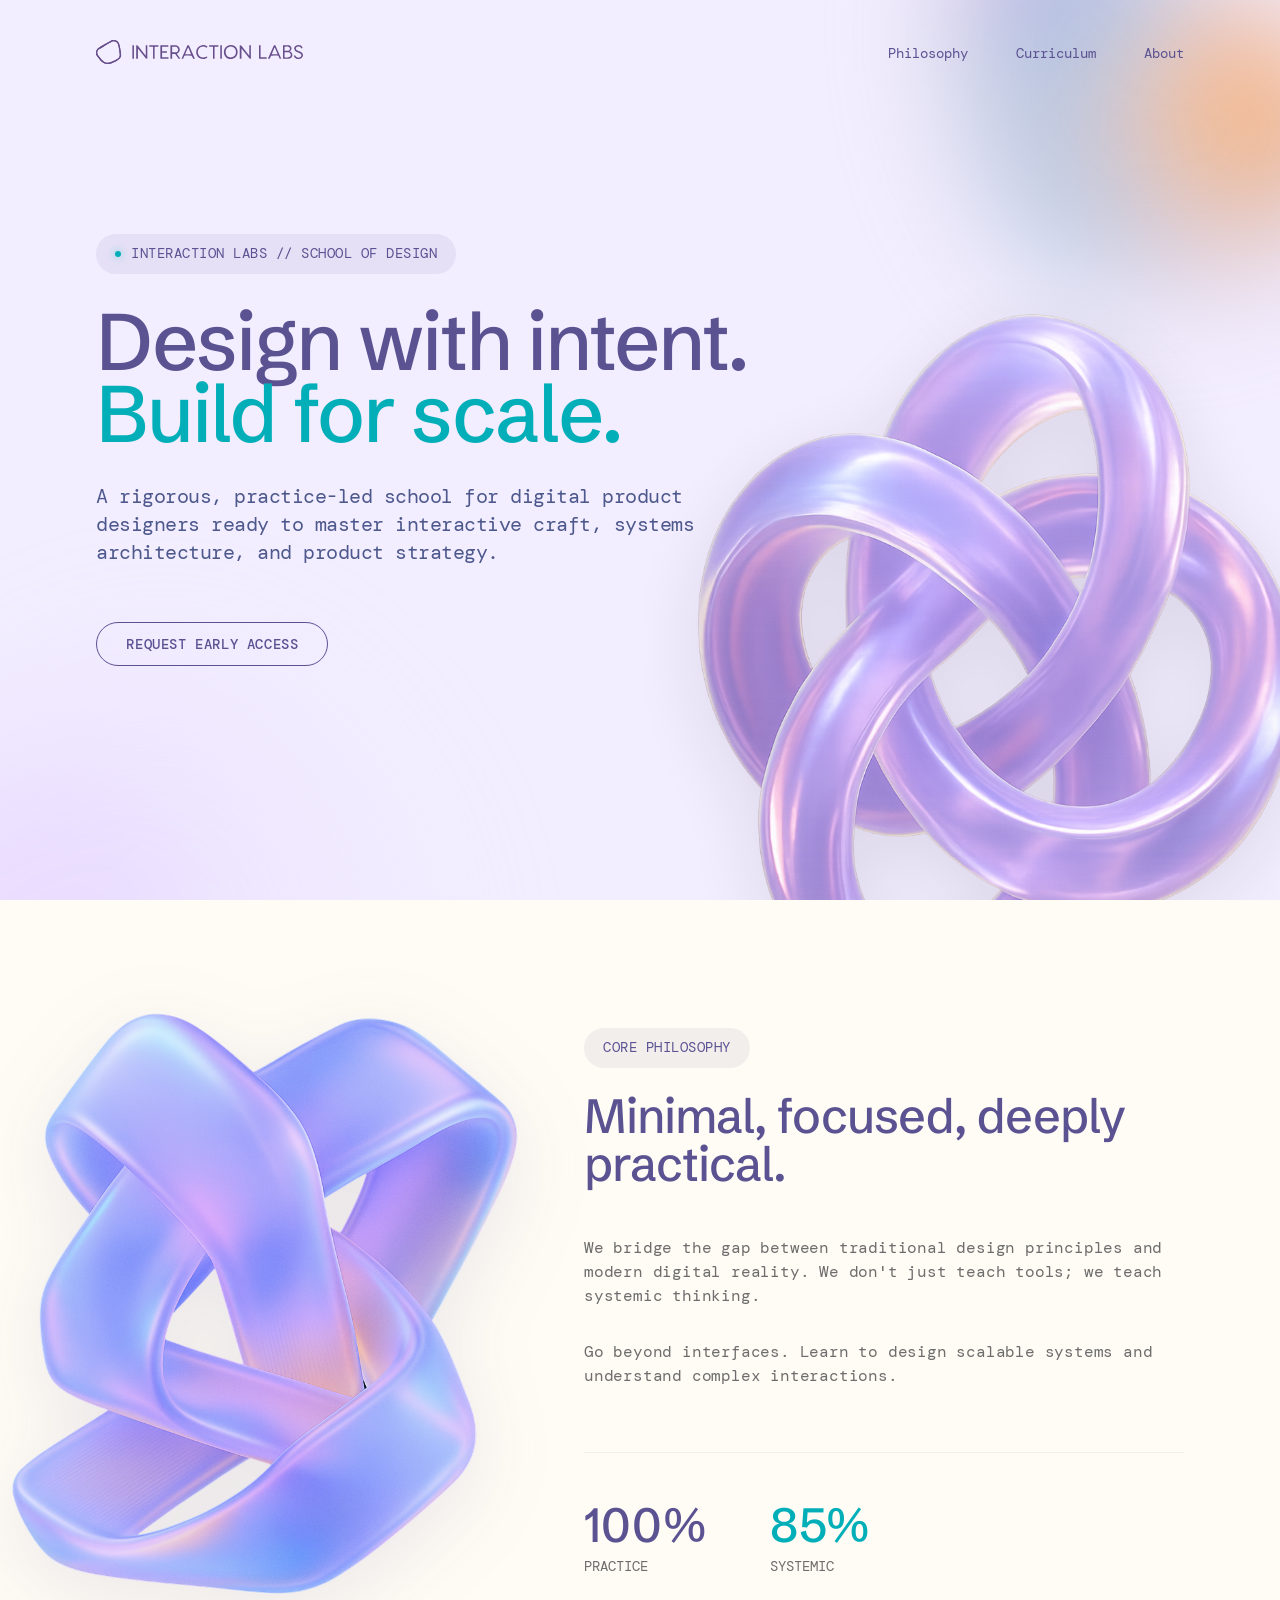
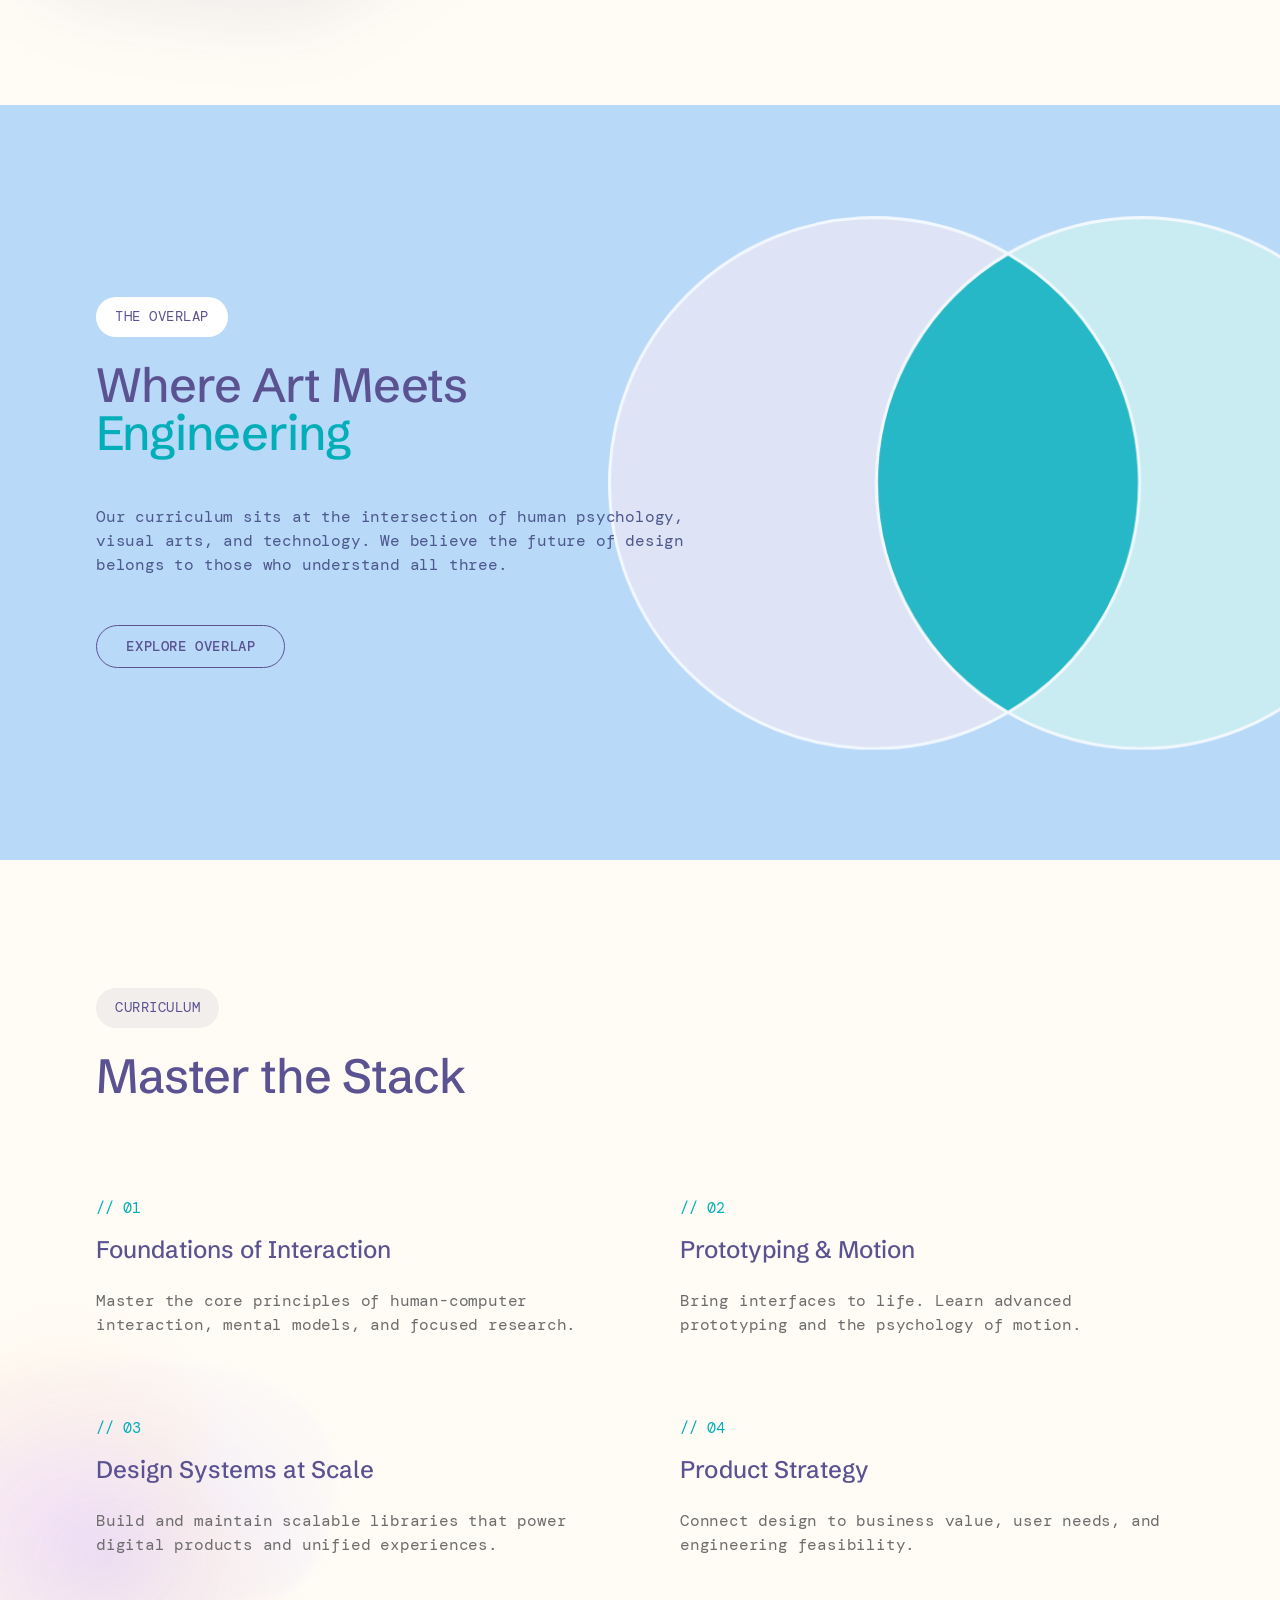
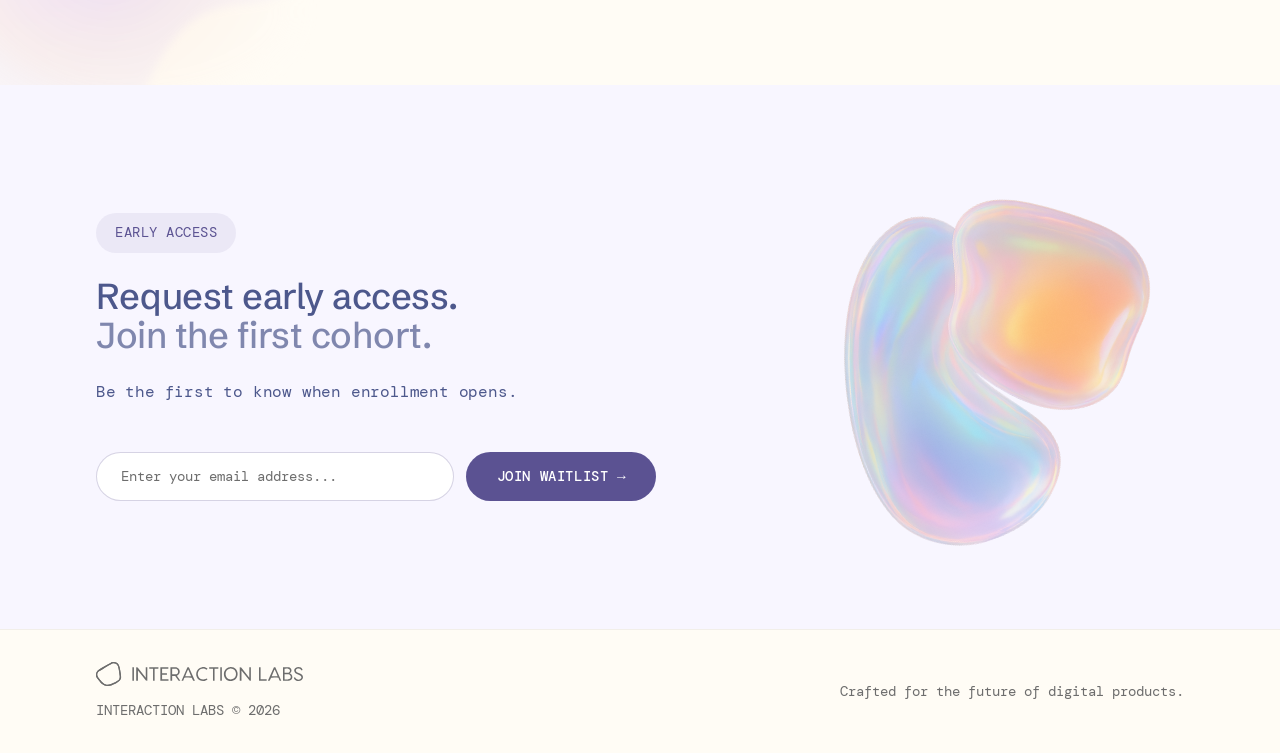
==== commit 1dbfd6cd: "Update index.html" ====
--- a/index.html
+++ b/index.html
@@ -3,7 +3,9 @@
 <head>
     <meta charset="UTF-8">
     <meta name="viewport" content="width=device-width, initial-scale=1.0">
-    <title>Interaction Labs - Online Design School</title>
+    <title>Interaction Labs | Design School</title>
+    <meta property="og:title" content="Interaction Labs | Design School">
+    <meta name="twitter:title" content="Interaction Labs | Design School">
     <link rel="preconnect" href="https://fonts.googleapis.com">
     <link rel="preconnect" href="https://fonts.gstatic.com" crossorigin>
     <link href="https://fonts.googleapis.com/css2?family=DM+Mono:ital,wght@0,400;0,500;1,400&family=Schibsted+Grotesk:ital,wght@0,400..900;1,400..900&display=swap" rel="stylesheet">
@@ -1097,7 +1099,7 @@
         <div class="container footer-container" style="display: flex; justify-content: space-between; align-items: center;">
             <div>
                 <img src="assets/logo-grey.svg" alt="Interaction Labs Logo" style="height: 24px; width: auto;">
-                <p style="font-family: var(--font-family-body); font-size: 0.85rem; color: var(--color-gray-dark); margin-top: 0.5rem;">INTERACTION LABS &copy; 2025</p>
+                <p style="font-family: var(--font-family-body); font-size: 0.85rem; color: var(--color-gray-dark); margin-top: 0.5rem;">INTERACTION LABS &copy; 2026</p>
             </div>
             <div style="font-family: var(--font-family-body); font-size: 0.9rem; color: var(--color-gray-dark);">
                 Crafted for the future of digital products.
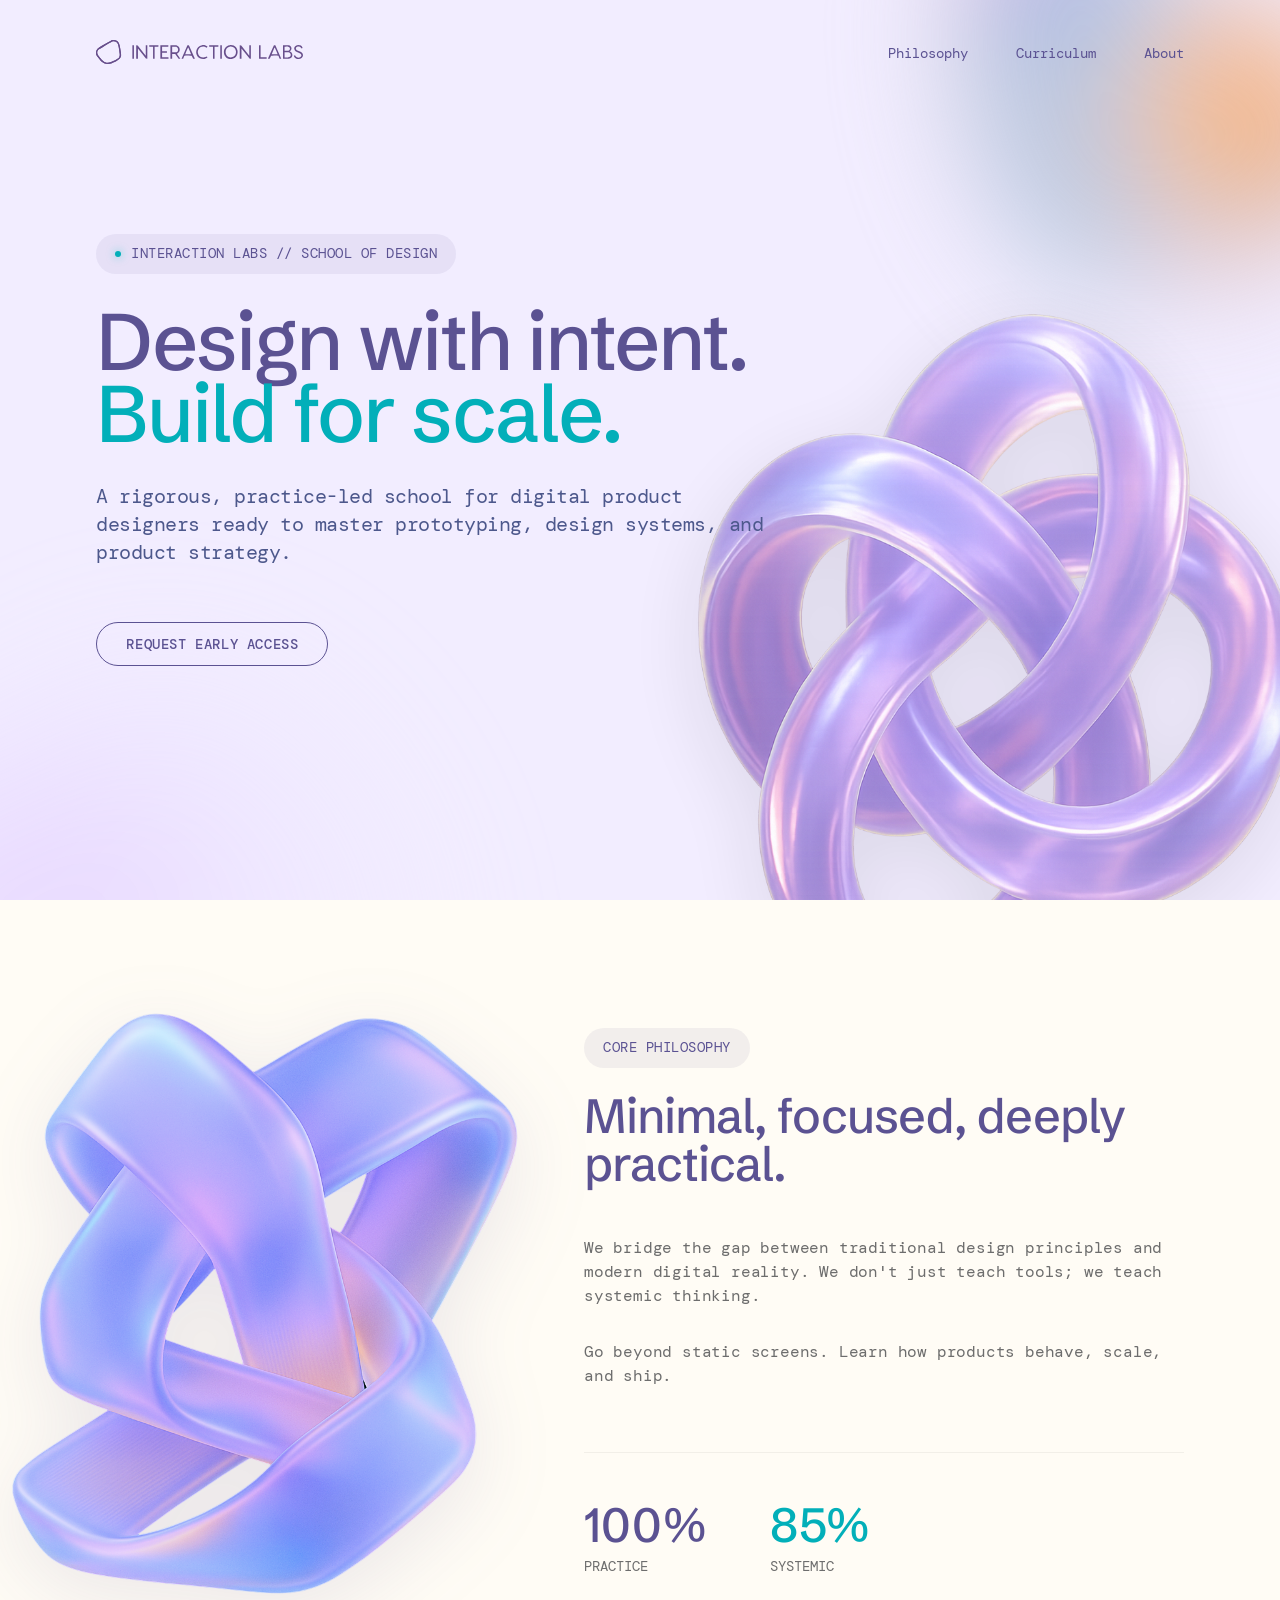
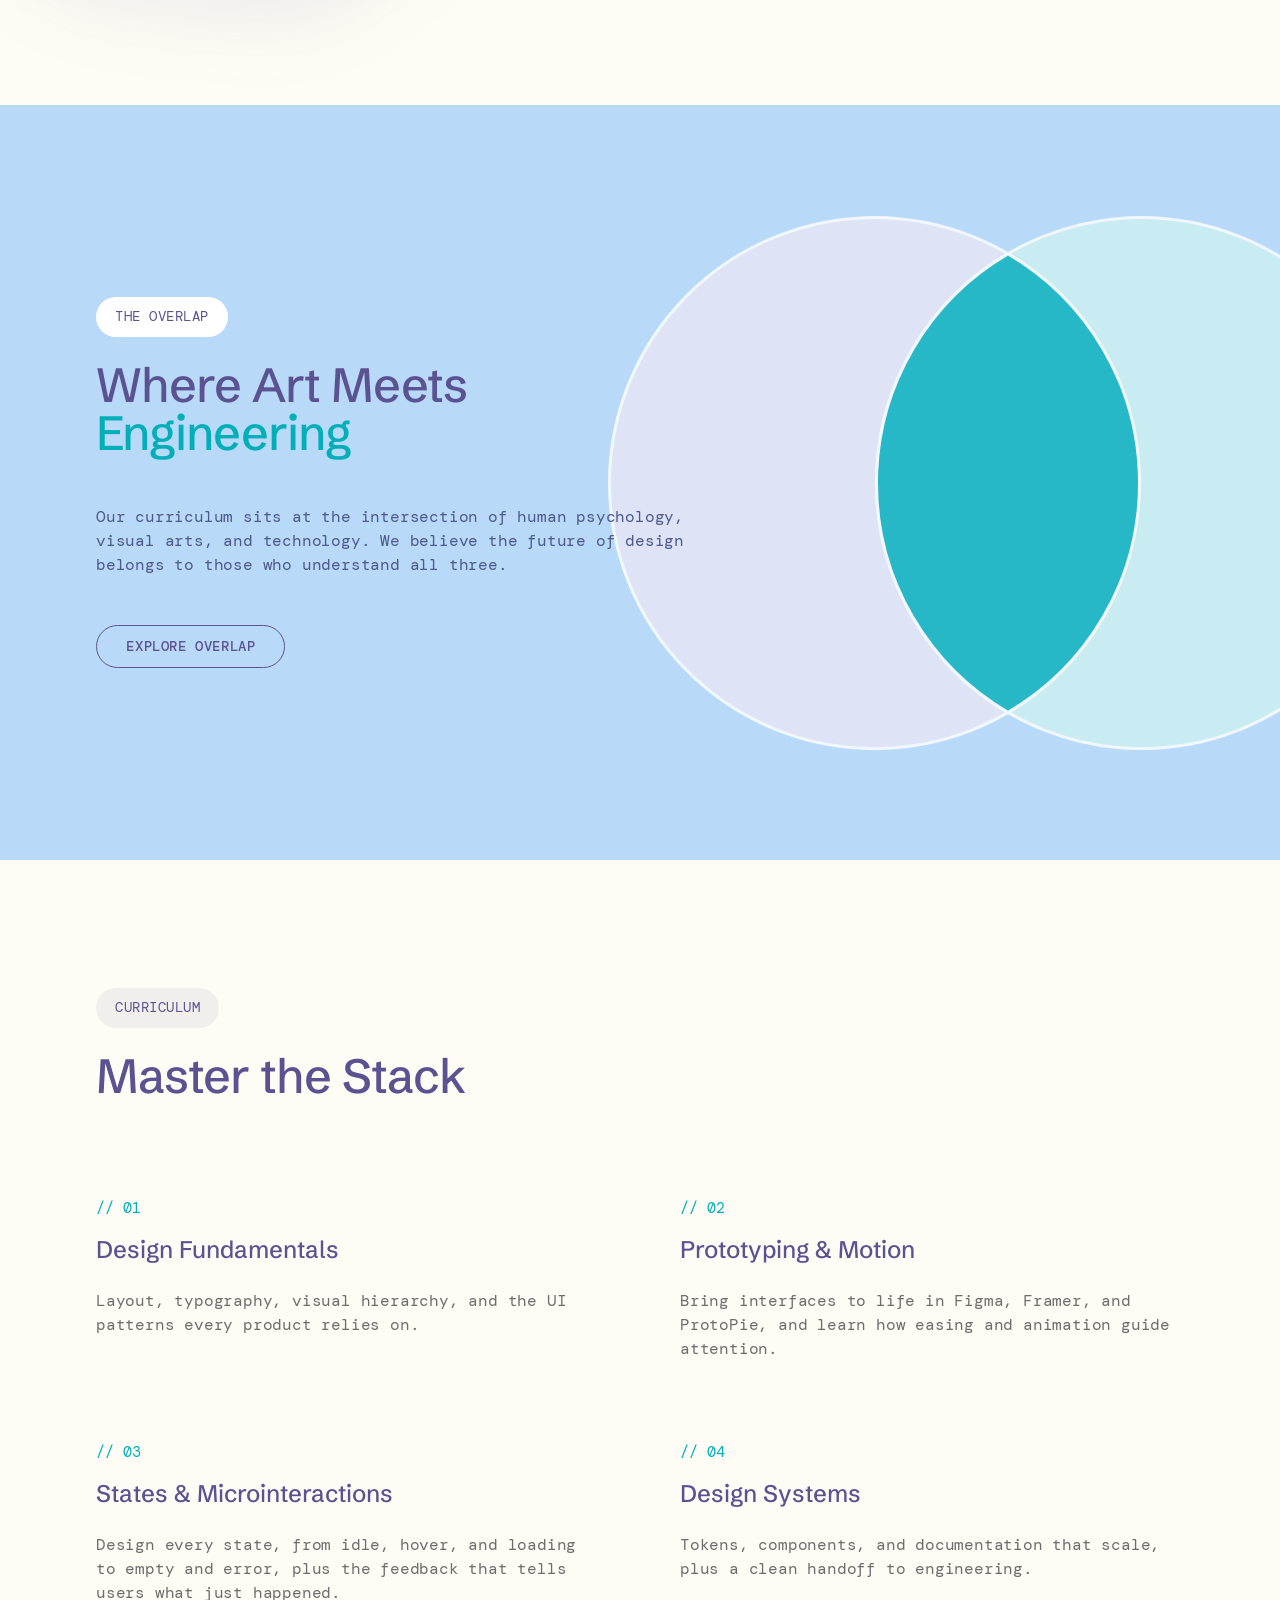
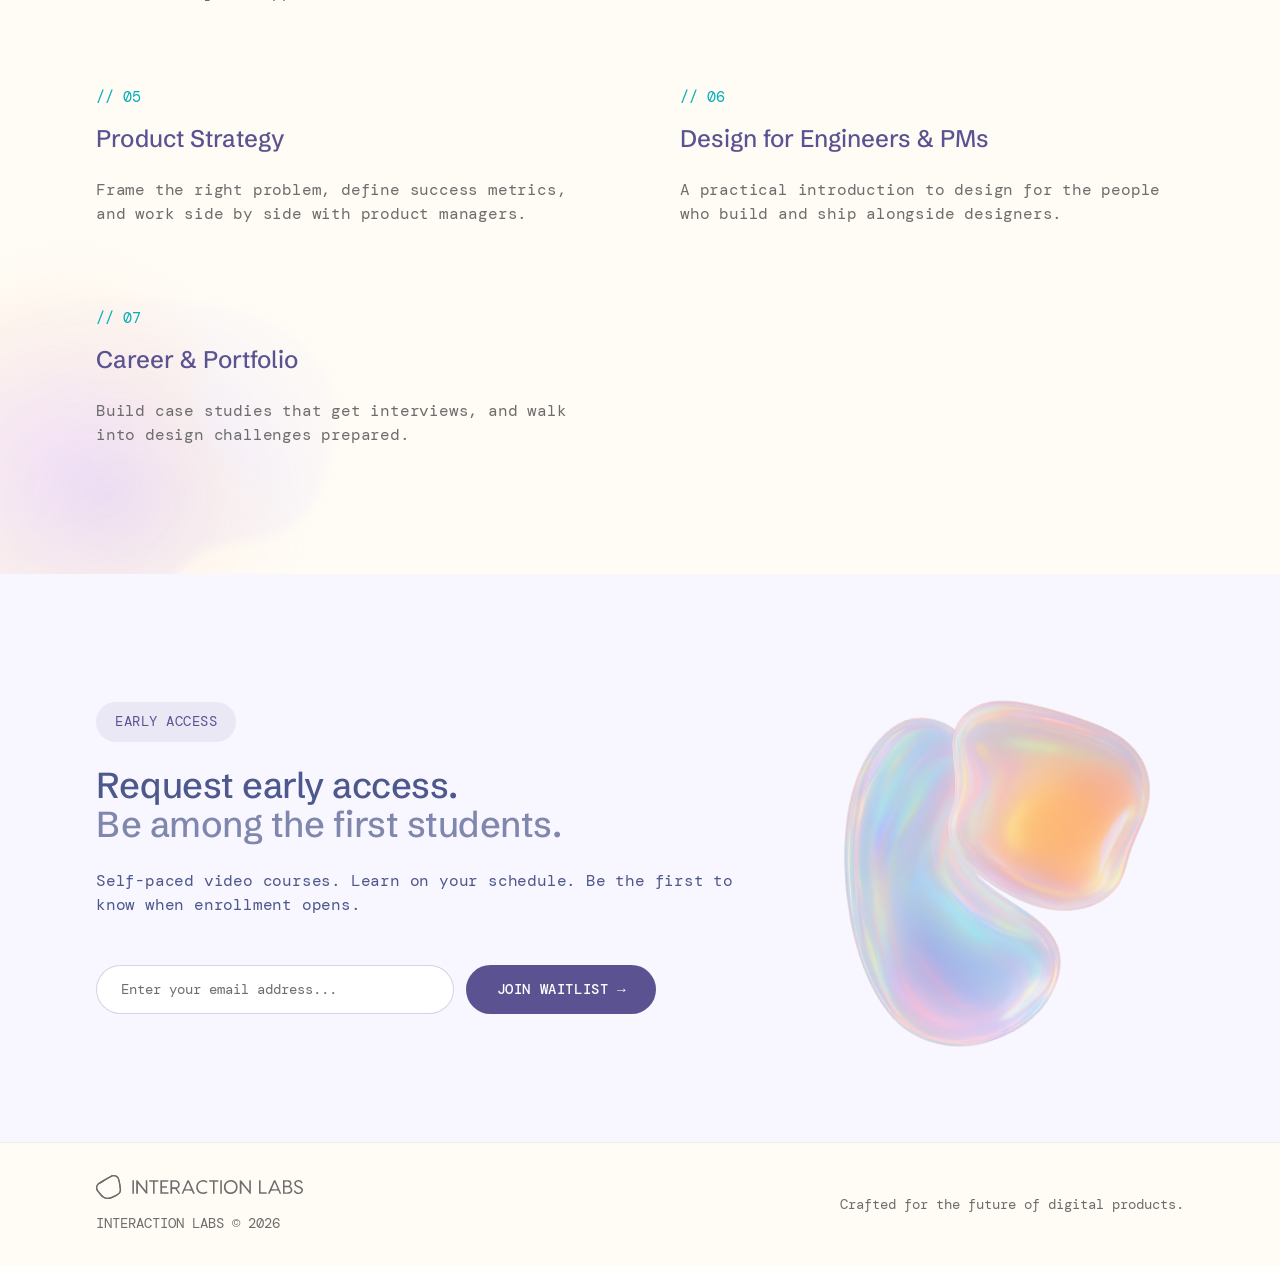
==== commit fe33df96: "Update site copy for trademark Office action response Co-Authored-By: Claude Opus 5.5 <noreply@anthr" ====
--- a/index.html
+++ b/index.html
@@ -455,6 +455,9 @@
         .delay-2 { transition-delay: 0.16s; }
         .delay-3 { transition-delay: 0.24s; }
         .delay-4 { transition-delay: 0.32s; }
+        .delay-5 { transition-delay: 0.40s; }
+        .delay-6 { transition-delay: 0.48s; }
+        .delay-7 { transition-delay: 0.56s; }
 
         .curriculum-header-block {
             margin-bottom: 6rem;
@@ -964,7 +967,7 @@
                 <h1 class="display-huge hero-title" style="margin-bottom: 2rem;"><span class="hero-line-1" style="color: var(--color-text-primary);">Design with intent.</span><span class="hero-line-2" style="color: var(--color-accent-teal);">Build for scale.</span></h1>
 
                 <p class="body-large hero-desc" style="margin-bottom: 3.5rem; max-width: 700px;">
-                    A rigorous, practice-led school for digital product designers ready to master interactive craft, systems architecture, and product strategy.
+                    A rigorous, practice-led school for digital product designers ready to master prototyping, design systems, and product strategy.
                 </p>
 
                 <div class="hero-cta-wrap" style="display: flex; gap: 1.5rem;">
@@ -975,7 +978,7 @@
 
         <!-- 3D Ribbon Knot (under content, enlarged to right, partly visible) -->
         <div class="hero-ribbon-wrapper">
-            <img src="assets/ribbon-knot.png" class="shape-bg hero-ribbon" alt="Interactive 3D Ribbon Knot">
+            <img src="assets/ribbon-knot.png" class="shape-bg hero-ribbon" alt="3D ribbon knot">
         </div>
     </section>
 
@@ -983,7 +986,7 @@
     <section class="section bg-cream" id="philosophy" style="overflow: hidden;">
         <!-- Glass Knot Shape as Accents -->
         <div class="knot-shape-wrapper">
-            <img src="assets/ribbon-knot-purple.png?v=2" class="shape-bg knot-shape" alt="Interactive Ribbon Knot">
+            <img src="assets/ribbon-knot-purple.png?v=2" class="shape-bg knot-shape" alt="Ribbon knot">
         </div>
 
         <div class="container reveal philosophy-container" style="display: flex; justify-content: flex-end; position: relative; z-index: 1;">
@@ -994,7 +997,7 @@
                     We bridge the gap between traditional design principles and modern digital reality. We don't just teach tools; we teach systemic thinking.
                 </p>
                 <p class="body-standard" style="margin-bottom: 4rem;">
-                    Go beyond interfaces. Learn to design scalable systems and understand complex interactions.
+                    Go beyond static screens. Learn how products behave, scale, and ship.
                 </p>
                 
                 <!-- Stats Row -->
@@ -1042,34 +1045,55 @@
             </div>
 
             <div class="curriculum-grid">
-                
                 <!-- Module 1 -->
                 <div class="curriculum-card reveal delay-1">
                     <div class="module-num" style="font-family: var(--font-family-body); color: var(--color-accent-teal); font-size: 0.95rem; margin-bottom: 1rem;">// 01</div>
-                    <h3 class="header-sub" style="margin-bottom: 1.5rem;">Foundations of Interaction</h3>
-                    <p class="body-standard">Master the core principles of human-computer interaction, mental models, and focused research.</p>
+                    <h3 class="header-sub" style="margin-bottom: 1.5rem;">Design Fundamentals</h3>
+                    <p class="body-standard">Layout, typography, visual hierarchy, and the UI patterns every product relies on.</p>
                 </div>
 
                 <!-- Module 2 -->
                 <div class="curriculum-card reveal delay-2">
                     <div class="module-num" style="font-family: var(--font-family-body); color: var(--color-accent-teal); font-size: 0.95rem; margin-bottom: 1rem;">// 02</div>
-                    <h3 class="header-sub" style="margin-bottom: 1.5rem;">Prototyping & Motion</h3>
-                    <p class="body-standard">Bring interfaces to life. Learn advanced prototyping and the psychology of motion.</p>
+                    <h3 class="header-sub" style="margin-bottom: 1.5rem;">Prototyping &amp; Motion</h3>
+                    <p class="body-standard">Bring interfaces to life in Figma, Framer, and ProtoPie, and learn how easing and animation guide attention.</p>
                 </div>
 
                 <!-- Module 3 -->
                 <div class="curriculum-card reveal delay-3">
                     <div class="module-num" style="font-family: var(--font-family-body); color: var(--color-accent-teal); font-size: 0.95rem; margin-bottom: 1rem;">// 03</div>
-                    <h3 class="header-sub" style="margin-bottom: 1.5rem;">Design Systems at Scale</h3>
-                    <p class="body-standard">Build and maintain scalable libraries that power digital products and unified experiences.</p>
+                    <h3 class="header-sub" style="margin-bottom: 1.5rem;">States &amp; Microinteractions</h3>
+                    <p class="body-standard">Design every state, from idle, hover, and loading to empty and error, plus the feedback that tells users what just happened.</p>
                 </div>
 
                 <!-- Module 4 -->
                 <div class="curriculum-card reveal delay-4">
                     <div class="module-num" style="font-family: var(--font-family-body); color: var(--color-accent-teal); font-size: 0.95rem; margin-bottom: 1rem;">// 04</div>
+                    <h3 class="header-sub" style="margin-bottom: 1.5rem;">Design Systems</h3>
+                    <p class="body-standard">Tokens, components, and documentation that scale, plus a clean handoff to engineering.</p>
+                </div>
+
+                <!-- Module 5 -->
+                <div class="curriculum-card reveal delay-5">
+                    <div class="module-num" style="font-family: var(--font-family-body); color: var(--color-accent-teal); font-size: 0.95rem; margin-bottom: 1rem;">// 05</div>
                     <h3 class="header-sub" style="margin-bottom: 1.5rem;">Product Strategy</h3>
-                    <p class="body-standard">Connect design to business value, user needs, and engineering feasibility.</p>
+                    <p class="body-standard">Frame the right problem, define success metrics, and work side by side with product managers.</p>
                 </div>
+
+                <!-- Module 6 -->
+                <div class="curriculum-card reveal delay-6">
+                    <div class="module-num" style="font-family: var(--font-family-body); color: var(--color-accent-teal); font-size: 0.95rem; margin-bottom: 1rem;">// 06</div>
+                    <h3 class="header-sub" style="margin-bottom: 1.5rem;">Design for Engineers &amp; PMs</h3>
+                    <p class="body-standard">A practical introduction to design for the people who build and ship alongside designers.</p>
+                </div>
+
+                <!-- Module 7 -->
+                <div class="curriculum-card reveal delay-7">
+                    <div class="module-num" style="font-family: var(--font-family-body); color: var(--color-accent-teal); font-size: 0.95rem; margin-bottom: 1rem;">// 07</div>
+                    <h3 class="header-sub" style="margin-bottom: 1.5rem;">Career &amp; Portfolio</h3>
+                    <p class="body-standard">Build case studies that get interviews, and walk into design challenges prepared.</p>
+                </div>
+
 
             </div>
         </div>
@@ -1081,9 +1105,9 @@
         <div class="container reveal" style="position: relative; z-index: 1;">
             <div style="max-width: 640px;">
                 <span class="badge" style="margin-bottom: 1.5rem;">Early Access</span>
-                <h2 style="font-size: 36px; font-weight: 500; margin-bottom: 1.5rem; color: var(--color-text-secondary); line-height: 1.1; letter-spacing: -0.5px;">Request early access.<br><span style="color: rgba(77, 88, 140, 0.7);">Join the first cohort.</span></h2>
+                <h2 style="font-size: 36px; font-weight: 500; margin-bottom: 1.5rem; color: var(--color-text-secondary); line-height: 1.1; letter-spacing: -0.5px;">Request early access.<br><span style="color: rgba(77, 88, 140, 0.7);">Be among the first students.</span></h2>
                 <p class="body-standard" style="margin-bottom: 3rem; color: var(--color-text-secondary);">
-                    Be the first to know when enrollment opens.
+                    Self-paced video courses. Learn on your schedule. Be the first to know when enrollment opens.
                 </p>
                 <form class="waitlist-form" id="waitlist-form" method="post">
                     <label for="waitlist-email" class="visually-hidden">Email address</label>
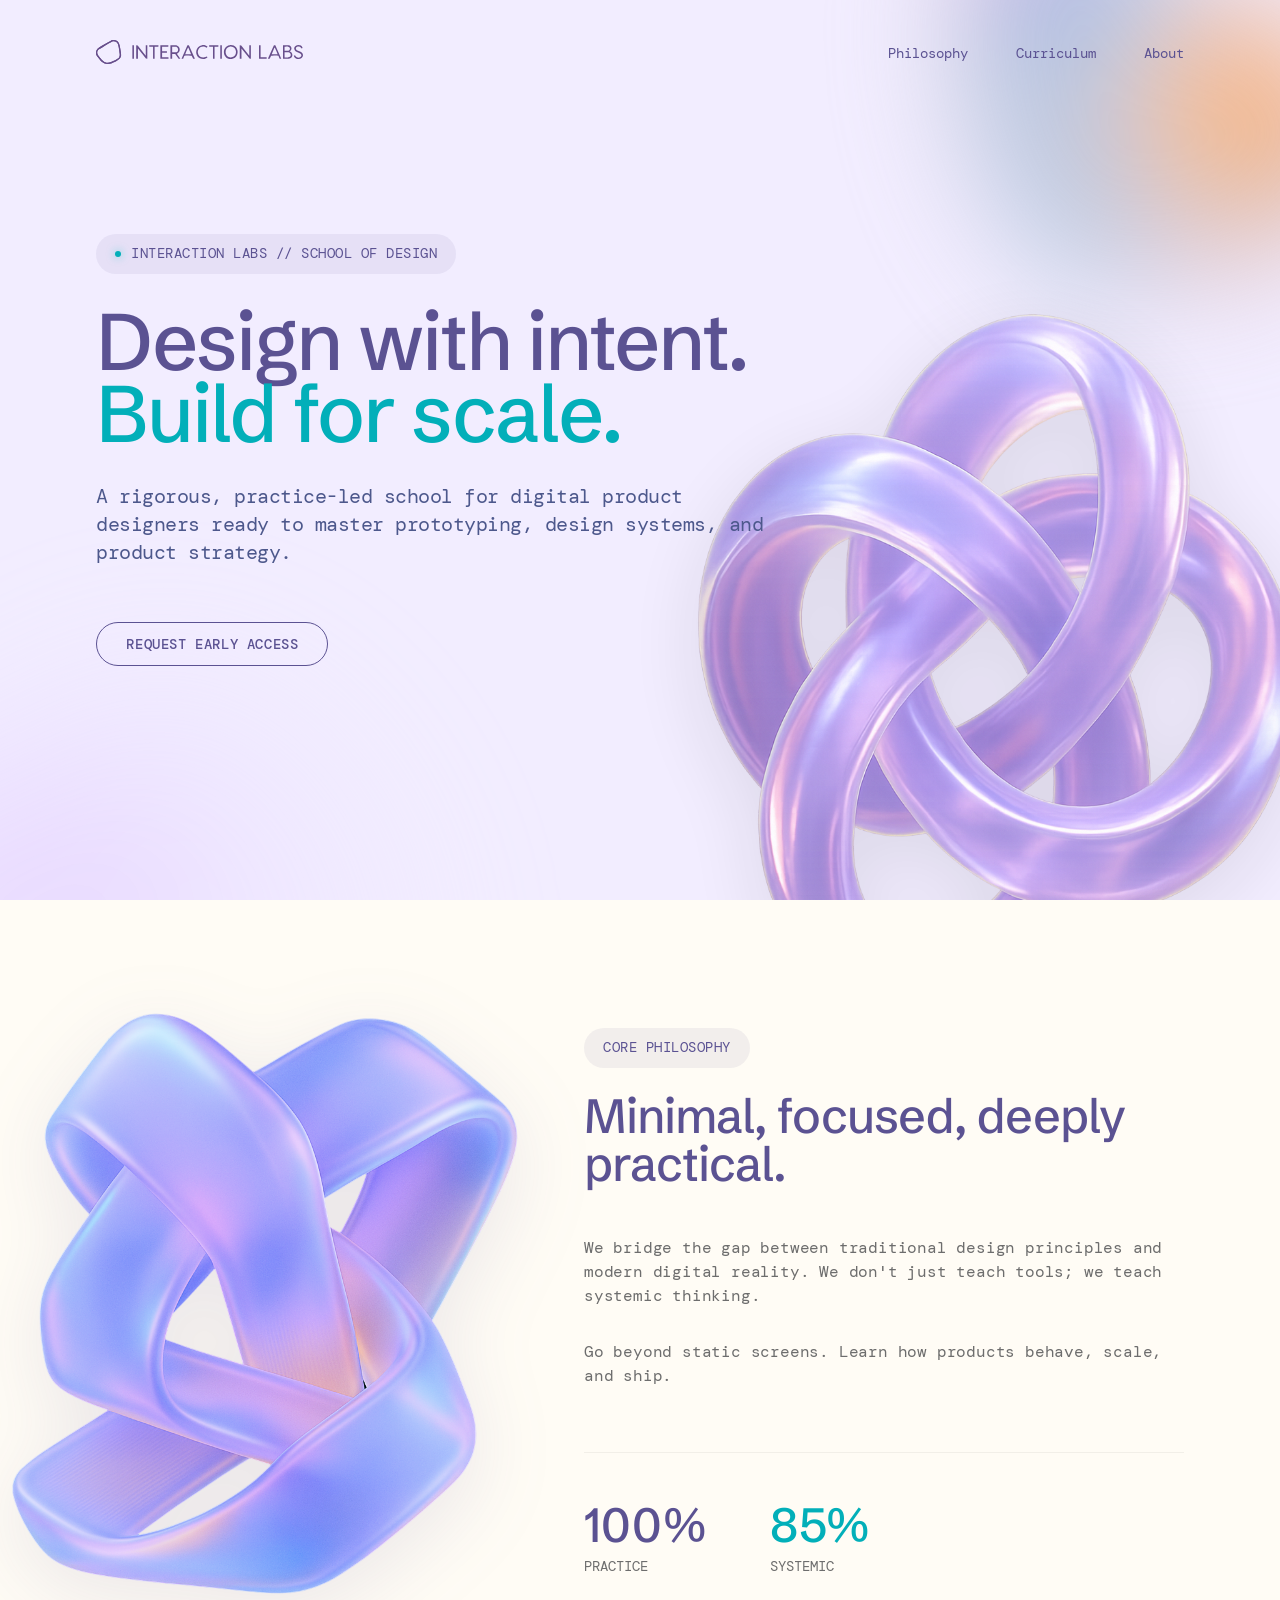
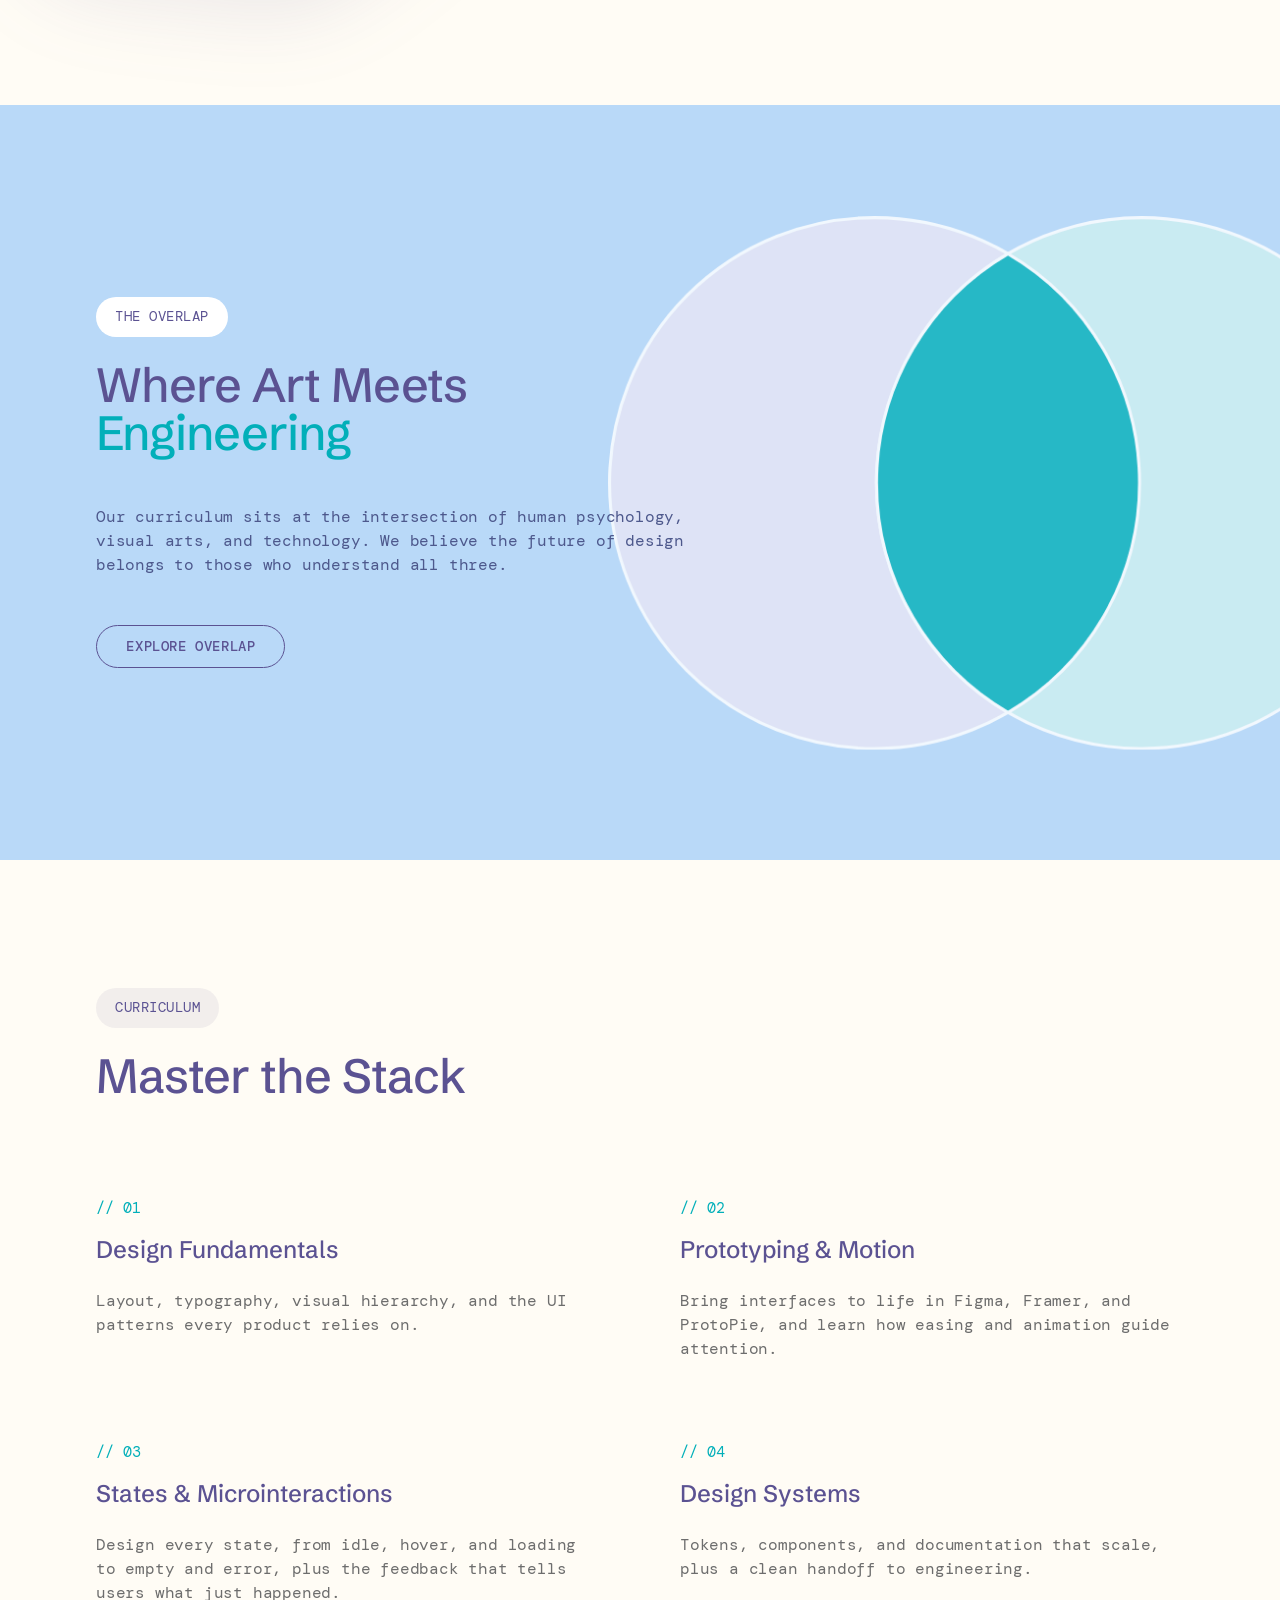
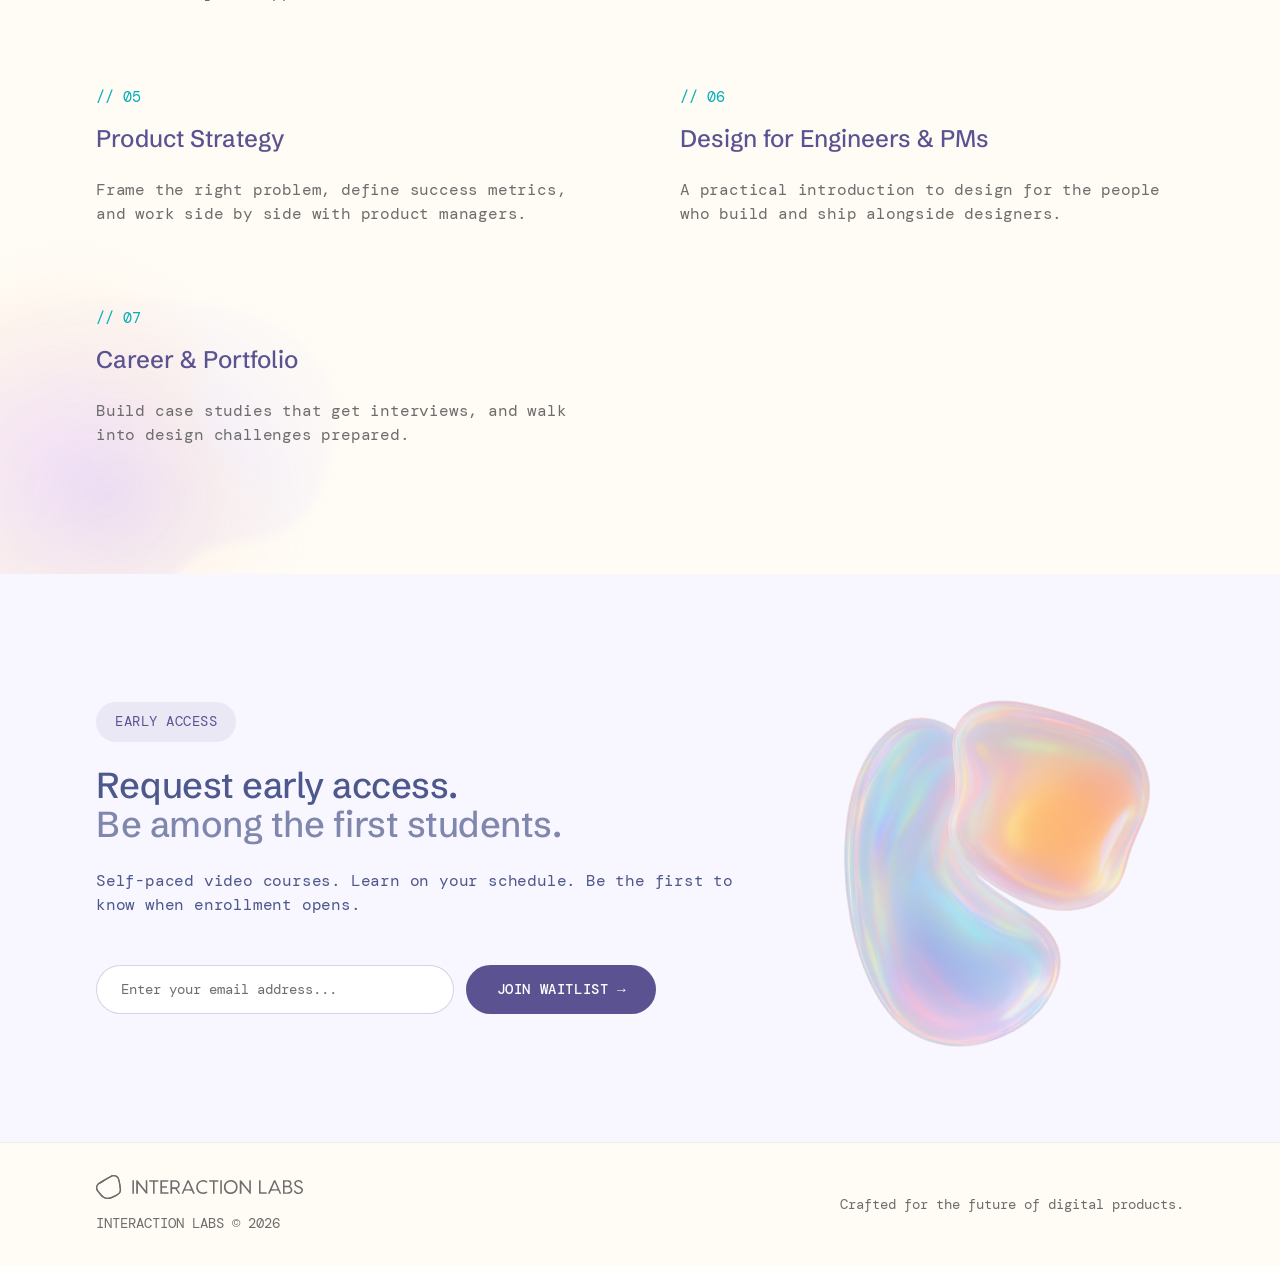
==== commit dc27d4bc: "Email waitlist signups via FormSubmit The early access form now posts each signup to FormSubmit's AJ" ====
--- a/index.html
+++ b/index.html
@@ -1112,6 +1112,8 @@
                 <form class="waitlist-form" id="waitlist-form" method="post">
                     <label for="waitlist-email" class="visually-hidden">Email address</label>
                     <input type="email" id="waitlist-email" name="email" class="waitlist-input" placeholder="Enter your email address..." autocomplete="email" maxlength="254" required>
+                    <!-- Honeypot: hidden from people, bots fill it in and get ignored -->
+                    <input type="text" name="_honey" class="visually-hidden" tabindex="-1" autocomplete="off" aria-hidden="true">
                     <button type="submit" class="pill pill-primary">Join Waitlist <span class="btn-arrow">&rarr;</span></button>
                 </form>
             </div>
@@ -1231,28 +1233,73 @@
             }
         })();
 
-        // Waitlist form: confirm locally with a snackbar instead of navigating away.
-        // TODO(security): No backend yet, so the email is not sent or stored anywhere.
-        // When connecting a waitlist service: POST over HTTPS, validate and rate-limit
-        // server-side, add CSRF protection if cookies are used, and serve this page with
-        // a strict CSP (hash or nonce for this inline script) and anti-clickjacking headers.
+        // Waitlist form: sends each signup to Rana's inbox via FormSubmit (formsubmit.co),
+        // then confirms with a snackbar instead of navigating away.
+        // FormSubmit only delivers after a one-time activation link it emails to the
+        // address below. After activating, you can swap the address for the random
+        // alias FormSubmit gives you, so your email isn't visible in the page source.
         (function () {
+            var FORM_ENDPOINT = 'https://formsubmit.co/ajax/ranaabdallaa@gmail.com';
+
             var form = document.getElementById('waitlist-form');
             var snackbar = document.getElementById('snackbar');
+            var button = form.querySelector('button[type="submit"]');
+            var buttonHTML = button.innerHTML;
             var hideTimer;
 
-            // Native validation (type="email" + required) blocks invalid submissions before this runs.
-            form.addEventListener('submit', function (event) {
-                event.preventDefault();
-                form.reset();
-
-                snackbar.textContent = 'Thank you! You\u2019re on the waitlist. We\u2019ll be in touch soon.';
+            function showSnackbar(message) {
+                snackbar.textContent = message;
                 snackbar.classList.add('is-visible');
-
                 clearTimeout(hideTimer);
                 hideTimer = setTimeout(function () {
                     snackbar.classList.remove('is-visible');
                 }, 4000);
+            }
+
+            // Native validation (type="email" + required) blocks invalid submissions before this runs.
+            form.addEventListener('submit', function (event) {
+                event.preventDefault();
+
+                // Bot filled the hidden field: pretend it worked, send nothing.
+                if (form.elements['_honey'].value) {
+                    form.reset();
+                    showSnackbar('Thank you! You\u2019re on the waitlist. We\u2019ll be in touch soon.');
+                    return;
+                }
+
+                var email = form.elements['email'].value.trim();
+                button.disabled = true;
+                button.textContent = 'Joining\u2026';
+
+                fetch(FORM_ENDPOINT, {
+                    method: 'POST',
+                    headers: { 'Content-Type': 'application/json', 'Accept': 'application/json' },
+                    body: JSON.stringify({
+                        email: email,
+                        interest: 'Early access waitlist (self-paced video courses)',
+                        page: window.location.href,
+                        _subject: 'New Interaction Labs waitlist signup: ' + email,
+                        _template: 'table'
+                    })
+                })
+                    .then(function (response) {
+                        return response.json().then(function (data) {
+                            if (!response.ok || String(data.success) !== 'true') {
+                                throw new Error(data.message || 'Submission failed');
+                            }
+                        });
+                    })
+                    .then(function () {
+                        form.reset();
+                        showSnackbar('Thank you! You\u2019re on the waitlist. We\u2019ll be in touch soon.');
+                    })
+                    .catch(function () {
+                        showSnackbar('Something went wrong. Please try again in a moment.');
+                    })
+                    .finally(function () {
+                        button.disabled = false;
+                        button.innerHTML = buttonHTML;
+                    });
             });
         })();
 
